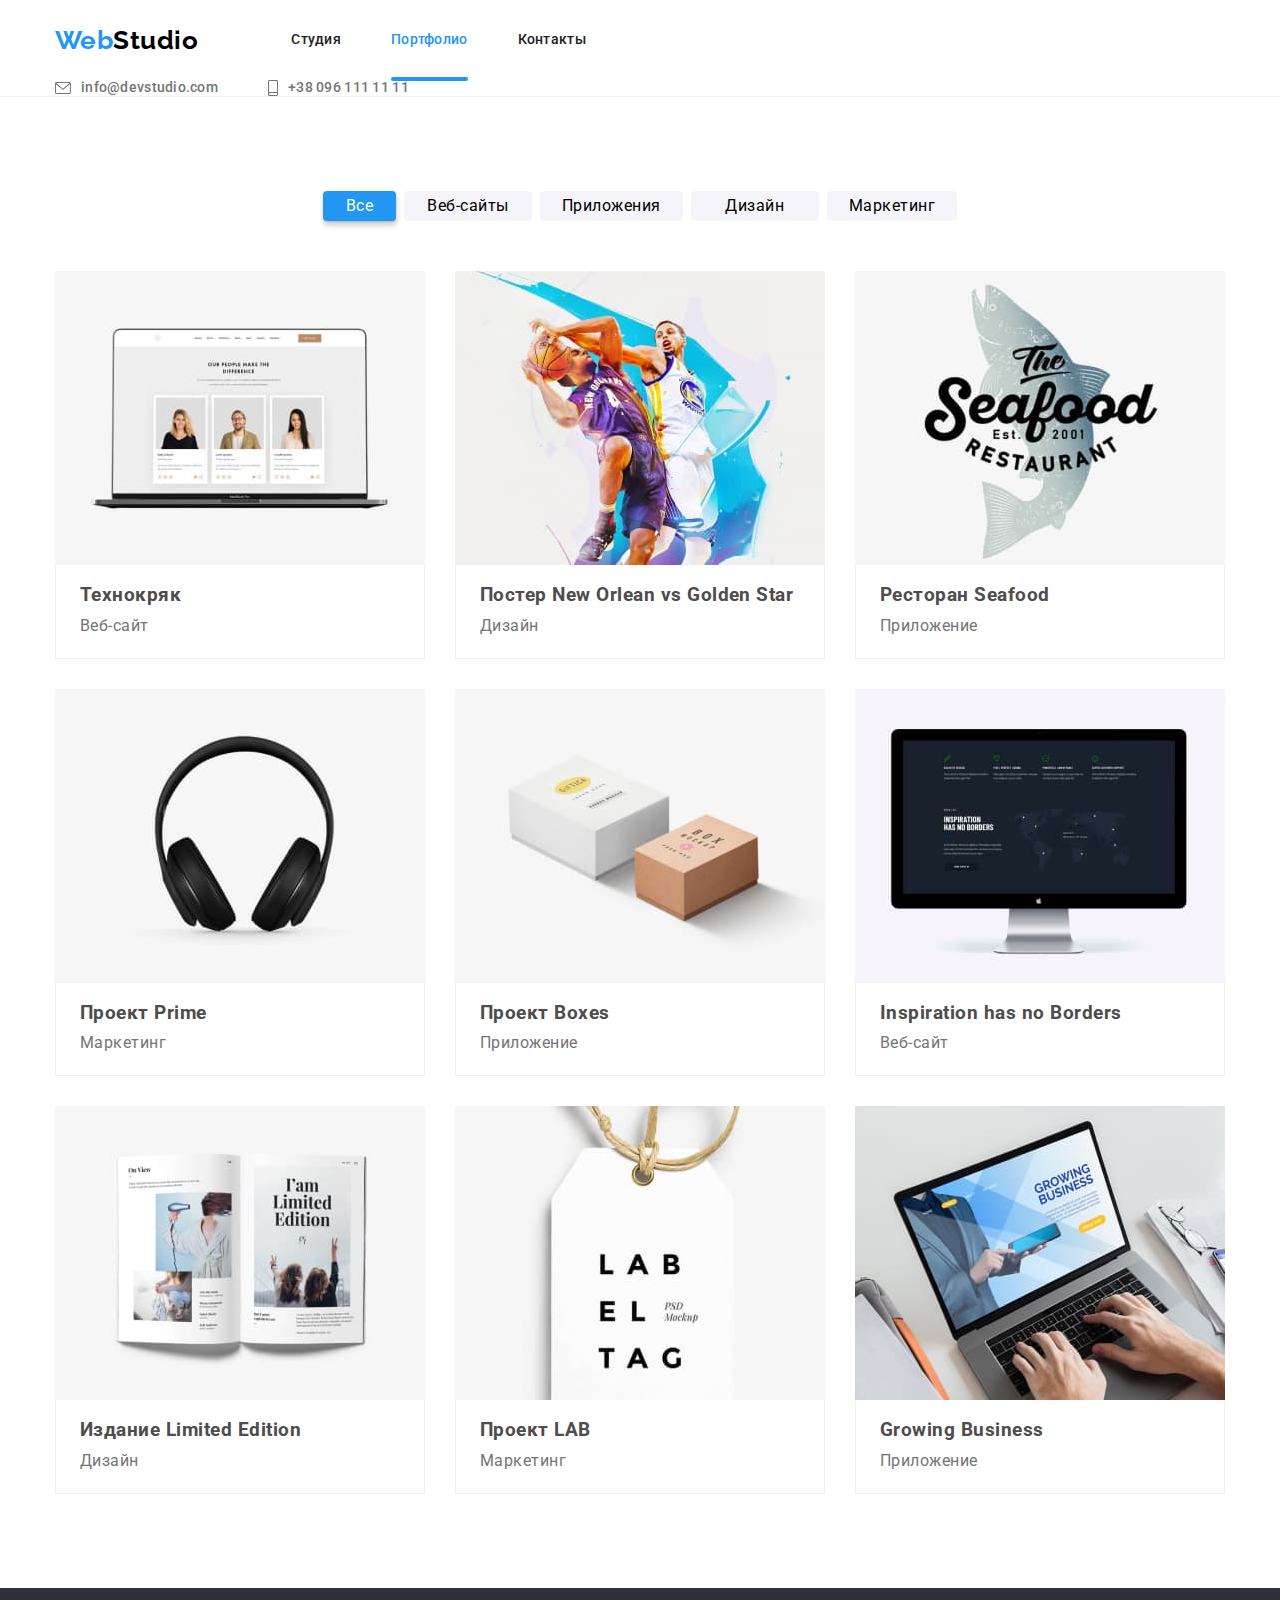
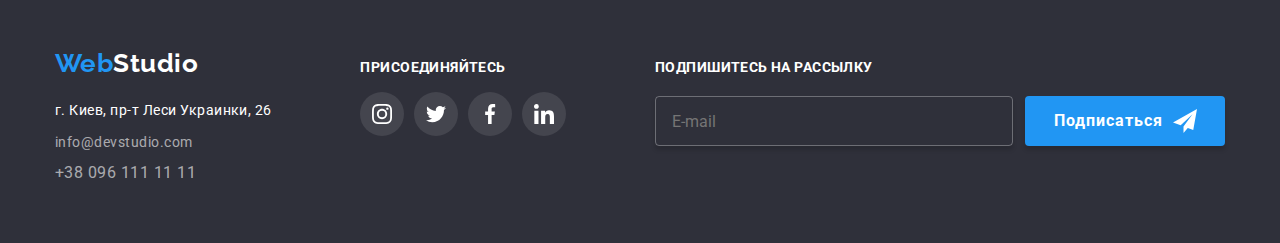
==== portfolio.html @ d80af207 "добавил стартовые файлы" ====
<!DOCTYPE html>
<html lang="en">

<head>
    <meta charset="UTF-8" />
    <meta http-equiv="X-UA-Compatible" content="IE=edge" />
    <meta name="viewport" content="width=device-width, initial-scale=1.0" />
    <link rel="preconnect" href="https://fonts.googleapis.com">
    <link rel="preconnect" href="https://fonts.gstatic.com" crossorigin>
    <link href="https://fonts.googleapis.com/css2?family=Raleway:wght@700&family=Roboto:wght@400;500;700;900&display=swap"
          rel="stylesheet">
    <link rel="stylesheet" href="https://cdnjs.cloudflare.com/ajax/libs/modern-normalize/1.1.0/modern-normalize.min.css">
    <link rel="stylesheet" href="./css/styles.css">
    <title>Portfolio</title>
</head>

<body>
    <header class="header-portfolio">
        <div class="container header-cont">
            <nav class="main-nav">
                <a href="#" class="logo">
                    <span class="logo-color">Web</span>Studio
                </a>
                <ul class="site-nav list">
                    <li class="site-nav-list">
                        <a class="link" href="./index.html">Студия</a>
                    </li>
                    <li class="site-nav-list">
                        <a class="link current" href="#">Портфолио</a>
                    </li>
                    <li class="site-nav-list" >
                        <a class="link" href="#">Контакты</a>
                    </li>
                </ul>
            </nav>
                <ul class="site-nav">
                    <li class="site-nav-list">
                        <a class="link-nav" href="mailto:info@devstudio.com">
                            <svg class="site-nav-icon">
                                <use href="./images/svg-sprite/symbol-defs.svg#icon-envelope"></use>
                            </svg>
                            info@devstudio.com
                        </a>
                    </li>
                    <li class="site-nav-list">
                        <a class="link-nav" href="tel:+380961111111">
                            <svg class="site-nav-sph">
                                <use href="./images/svg-sprite/symbol-defs.svg#icon-phone"></use>
                            </svg>
                            +38 096 111 11 11
                        </a>
                    </li>
                </ul>
        </div>
    </header>

    <!-- Блок герой -->
    <main>
        <section class="hero-portfolio">
            <div class="container">
                <h1 class="visually-hidden">Проекты</h1>
                    <ul class="list-hero">
                        <li class="list-buttom">
                            <button class="button-portfolio-first" type="button" >Все</button>
                        </li>
                        <li class="list-buttom">
                            <button class="button-portfolio" type="button" >Веб-сайты</button>
                        </li>
                        <li class="list-buttom">
                            <button  class="button-portfolio" type="button">Приложения</button>
                        </li>
                        <li class="list-buttom">
                            <button  class="button-portfolio" type="button">Дизайн</button>
                        </li>
                        <li class="list-buttom">
                            <button class="button-portfolio" type="button" >Маркетинг</button>
                        </li>
                    </ul>
                <ul class="list link-li">
                    <li class="list-link-li">
                        <a class="list-link" href="#">
                            <div class="product-link">
                                <img class="list-link-img" src="./images/portfolio/img.jpg" width="370" alt="Technokrayk">
                                    <div class="list-link-div">
                                        <p class="product-paragraph">Технокряк это современная площадка распространения коронавируса. Компании используют эту платформу для цифрового
                                        шпионажа и атак на защищённые сервера конкурентов.</p>
                                    </div>
                            </div>
                            <div class="list-link-hp">
                                <h3 class="list-name">Технокряк</h3> 
                                <p class="list-project">Веб-сайт</p>
                            </div>
                        </a>
                    </li>
                    <li class="list-link-li">
                        <a class="list-link" href="#">
                            <div class="product-link">
                                <img class="list-link-img" src="./images/portfolio/Group1.jpg" width="370" alt="New Orlean">
                                    <div class="list-link-div">
                                        <p class="product-paragraph">Технокряк это современная площадка распространения коронавируса. Компании используют
                                            эту платформу для цифрового шпионажа и атак на защищённые сервера конкурентов.</p>
                                    </div>
                            </div>
                            <div class="list-link-hp">
                                <h3 class="list-name">Постер New Orlean vs Golden Star</h3>
                                <p class="list-project">Дизайн</p>
                            </div>
                        </a>
                    </li>
                    <li class="list-link-li">
                        <a class="list-link" href="#">
                            <div class="product-link">
                                <img class="list-link-img" src="./images/portfolio/img1.jpg" width="370" alt="Seafood">
                                    <div class="list-link-div">
                                        <p class="product-paragraph">Технокряк это современная площадка распространения коронавируса. Компании используют
                                            эту платформу для цифрового шпионажа и атак на защищённые сервера конкурентов.</p>
                                    </div>
                            </div>
                            <div class="list-link-hp">
                                <h3 class="list-name">Ресторан Seafood</h3>
                                <p class="list-project">Приложение</p>
                            </div>
                        </a>
                    </li>
                    <li class="list-link-li">
                        <a class="list-link" href="#">
                            <div class="product-link">
                                <img class="list-link-img" src="./images/portfolio/img2-3.jpg" width="370" alt="Prime">
                                    <div class="list-link-div">
                                        <p class="product-paragraph">Технокряк это современная площадка распространения коронавируса. Компании используют
                                            эту платформу для цифрового шпионажа и атак на защищённые сервера конкурентов.</p>
                                    </div>
                            </div>
                            <div class="list-link-hp">
                                <h3 class="list-name">Проект Prime</h3>
                                <p class="list-project">Маркетинг</p>
                            </div>
                        </a>
                    </li>
                    <li class="list-link-li">
                        <a class="list-link" href="#">
                            <div class="product-link">
                                <img class="list-link-img" src="./images/portfolio/img2-4.jpg" width="370" alt="Boxes">
                                    <div class="list-link-div">
                                        <p class="product-paragraph">Технокряк это современная площадка распространения коронавируса. Компании используют
                                            эту платформу для цифрового шпионажа и атак на защищённые сервера конкурентов.</p>
                                    </div>
                            </div>
                            <div class="list-link-hp">
                                <h3 class="list-name">Проект Boxes</h3>
                                <p class="list-project">Приложение</p>
                            </div>
                        </a>
                    </li>
                    <li class="list-link-li">
                        <a class="list-link" href="#">
                            <div class="product-link">
                                <img class="list-link-img" src="./images/portfolio/img2-5.jpg" width="370" alt="Borders">
                                    <div class="list-link-div">
                                        <p class="product-paragraph">Технокряк это современная площадка распространения коронавируса. Компании используют
                                            эту платформу для цифрового шпионажа и атак на защищённые сервера конкурентов.</p>
                                    </div>
                            </div>
                            <div class="list-link-hp">
                                <h3 class="list-name">Inspiration has no Borders</h3>
                                <p class="list-project">Веб-сайт</p>
                            </div>
                        </a>
                    </li>
                    <li class="list-link-li">
                        <a class="list-link" href="#">
                            <div class="product-link">
                                <img class="list-link-img" src="./images/portfolio/img3-1.jpg" width="370" alt="Limited Edition">
                                    <div class="list-link-div">
                                        <p class="product-paragraph">Технокряк это современная площадка распространения коронавируса. Компании используют
                                            эту платформу для цифрового шпионажа и атак на защищённые сервера конкурентов.</p>
                                    </div>
                            </div>
                            <div class="list-link-hp">
                                <h3 class="list-name">Издание Limited Edition</h3>
                                <p class="list-project">Дизайн</p>
                            </div>
                        </a>
                    </li>
                    <li class="list-link-li">
                        <a class="list-link" href="#">
                            <div class="product-link">
                                <img class="list-link-img" src="./images/portfolio/img3-2.jpg" width="370" alt="Project   LAB">
                                    <div class="list-link-div">
                                        <p class="product-paragraph">Технокряк это современная площадка распространения коронавируса. Компании используют
                                            эту платформу для цифрового шпионажа и атак на защищённые сервера конкурентов.</p>
                                    </div>
                            </div>
                            <div class="list-link-hp">
                                <h3 class="list-name">Проект LAB</h3>
                                <p class="list-project">Маркетинг</p>
                            </div>
                        </a>
                    </li>
                    <li class="list-link-li">
                        <a class="list-link" href="#">
                            <div class="product-link">
                                <img class="list-link-img" src="./images/portfolio/img3-3.jpg" width="370" alt="Growing Business">
                                    <div class="list-link-div">
                                        <p class="product-paragraph">Технокряк это современная площадка распространения коронавируса. Компании используют
                                            эту платформу для цифрового шпионажа и атак на защищённые сервера конкурентов.</p>
                                    </div>
                            </div>
                            <div class="list-link-hp">
                                <h3 class="list-name">Growing Business</h3>
                                <p class="list-project">Приложение</p>
                            </div>
                        </a>
                    </li>
                </ul>
            </div>
        </section>
    </main>

    <!-- Подвал -->
    <footer class="footer">
        <div class="container footer-list">
            <div>
                <a href="#" class="logo">
                    <span class="logo-color">Web</span><span class="logo-color-second">Studio</span>
                </a>
                <address class="footer-address">
                    <p class="footer-nav">г. Киев, пр-т Леси Украинки, 26</p>
                    <ul class="list-footer">
                        <li class="footer-nav">
                            <a class="footer-nav-i" href="mailto:info@devstudio.com">info@devstudio.com</a>
                        </li>
                        <li>
                            <a class="footer-nav-i" href="tel:+380961111111">+38 096 111 11 11</a>
                        </li>
                    </ul>
                </address>
            </div>
            <div class="footer-icon">
                <h2>присоединяйтесь</h2>
                <ul class="team-icon">
                    <li class="teams-list">
                        <a class="teams-a teams-icon" href="#">
                            <svg class="icon-svg" width="20" height="20">
                                <use href="./images/svg-sprite/symbol-defs.svg#icon-instagram-2"></use>
                            </svg>
                        </a>
                    </li>
                    <li class="teams-list">
                        <a class="teams-a teams-icon" href="#">
                            <svg class="icon-svg" width="20" height="20">
                                <use href="./images/svg-sprite/symbol-defs.svg#icon-twitter-1"></use>
                            </svg>
                        </a>
                    </li>
                    <li class="teams-list">
                        <a class="teams-a teams-icon" href="#">
                            <svg class="icon-svg" width="20" height="20">
                                <use href="./images/svg-sprite/symbol-defs.svg#icon-facebook-1"></use>
                            </svg>
                        </a>
                    </li>
                    <li class="teams-list">
                        <a class="teams-a teams-icon" href="#">
                            <svg class="icon-svg" width="20" height="20">
                                <use href="./images/svg-sprite/symbol-defs.svg#icon-linkedin-1"></use>
                            </svg>
                        </a>
                    </li>
                </ul>
            </div>
            <div class="footer-nav-mail">
                <h2>Подпишитесь на рассылку</h2>
                <ul class="footer-nav-list">
                    <li>
                        <form class="footer-form">
                            <label for="mail"></label>
                            <input class="footer-input" type="email" name="mail" id="mail" placeholder="E-mail"
                                autocomplete="on">
                        </form>
                    </li>
                    <li>
                        <button class="footer-nav-button" type="submit">Подписаться
                            <svg class="footer-svg" width="24" height="24">
                                <use href="./images/svg-sprite/symbol-defs.svg#icon-icon-send"></use>
                            </svg>
                        </button>
                    </li>
                </ul>
            </div>
        </div>
    </footer>
</body>
</html>
---- css/styles.css ----
/* Цвет основного текста #212121 */
/* Вторичный цвет #757575 */

/* Белый #FFFFFF */
/* Акцент #2196F3 */

/* Вторичный цвет фона #E5E5E5 */

:root {
  --primary-white-color: #ffffff;
  --primary-text-color: #212121;
  --title-text-color: #000000;
  --class-offers-works: #e5e5e5;
  --accent-color: #2196f3;
  --section-hero: #2f303a;
  --section-teams-button: #f5f4fa;
}

body {
  background-color: var(--primary-white-color);
  color: var(--primary-text-color);
  font-family: Roboto, sans-serif;
  letter-spacing: 0.03em;
}

.container {
  margin-left: auto;
  margin-right: auto;
  width: 1200px;
  padding: 0 15px;
}

.visually-hidden {
  position: absolute;
  width: 1px;
  height: 1px;
  margin: -1px;
  border: 0;
  padding: 0;

  white-space: nowrap;
  clip-path: inset(100%);
  clip: rect(0 0 0 0);
  overflow: hidden;
}

img {
  display: block;
}

/* Header */

.backdrop {
  z-index: 888;
  position: fixed;
  top: 0;
  left: 0;
  width: 100%;
  height: 100%;
  background-color: rgba(0, 0, 0, 0.2);
  opacity: 1;
  visibility: visible;
  transition: opacity 250ms cubic-bezier(0.4, 0, 0.2, 1),
    visibility 250ms cubic-bezier(0.4, 0, 0.2, 1);
}

.backdrop-form > h2 {
  margin: 0 0 12px 0;
  font-size: 20px;
  text-align: center;
}

label {
  display: block;
}

.form-label {
  position: relative;
  display: flex;
  flex-direction: column;
  font-size: 12px;
  line-height: 1.16;
  letter-spacing: 0.01em;
  color: #757575;
}

.form-label-icon {
  position: absolute;
  top: 55%;
  left: 12px;
  transform: translateY(-55%);
}
.form-label:last-child {
  margin-bottom: 20px;
}

.backdrop-input {
  width: 448px;
  height: 40px;
  border: 1px solid rgba(33, 33, 33, 0.2);
  border-radius: 4px;
  margin-top: 4px;
  margin-bottom: 10px;
  padding-left: 42px;

  transition: border 250ms cubic-bezier(0.4, 0, 0.2, 1);
}

.backdrop-input-textarea {
  resize: none;
  font-size: 14px;
  line-height: 1.14px;
  letter-spacing: 0.01em;
  color: #757575;
  padding: 12px 16px;
  border: 1px solid rgba(33, 33, 33, 0.2);
  border-radius: 4px;
  margin-top: 4px;
}

.backdrop-input:focus {
  outline: none;
  border: 1px solid var(--accent-color);
  cursor: pointer;

  transition: border 250ms cubic-bezier(0.4, 0, 0.2, 1);
}

.backdrop-input:focus + .form-label-icon {
  fill: var(--accent-color);
  /* transition: fill 250ms cubic-bezier(0.4, 0, 0.2, 1); */
}

.backdrop-input-textarea:focus {
  outline: none;
  border: 1px solid var(--accent-color);
  cursor: pointer;
}

.backdrop-form {
  display: flex;
  flex-direction: column;
  align-items: center;
}

.label-form {
  font-size: 14px;
  line-height: 1.71;
  color: #757575;
  margin-top: 20px;
  margin-bottom: 30px;

  display: flex;
  align-items: center;
  justify-content: center;
}

.label-form-link {
  margin-left: 6px;
  color: var(--accent-color);
}

.label-checkbox {
  -webkit-appearance: none;
  -moz-appearance: none;
  appearance: none;
  position: absolute;
}

.icon-checkbox {
  display: inline-block;
  border: 2px solid #212121;
  border-radius: 2px;
  display: inline-block;
  width: 16px;
  height: 15px;
  margin-right: 8px;

  transition: border 250ms cubic-bezier(0.4, 0, 0.2, 1);
}

.label-checkbox:checked + .icon-checkbox {
  background-color: var(--accent-color);
  background-image: url("../images/svg-sprite/icon-check.svg");
  background-size: contain;
  border-color: var(--accent-color);
  background-origin: border-box;
}

.form-button {
  width: 200px;
  height: 50px;
  background-color: #2196f3;
  border-radius: 4px;
  border: none;
  color: var(--primary-white-color);
  margin-bottom: 40px;
  padding: 10px 55px;
  cursor: pointer;
}

.form-button:hover,
.form-button:focus {
  background-color: #188ce8;
}

.form-button:focus {
  outline: none;
}

.backdrop.is-hidden {
  visibility: hidden;
  opacity: 0;
  pointer-events: none;
}

.backdrop.is-hidden .modal {
  transform: translate(-50%, -50%) scale(0.9);
}

.modal {
  position: absolute;
  top: 50%;
  left: 50%;

  padding: 40px 40px 0 40px;
  background-color: #ffffff;

  box-shadow: 0px 1px 3px rgba(0, 0, 0, 0.12), 0px 1px 1px rgba(0, 0, 0, 0.14),
    0px 2px 1px rgba(0, 0, 0, 0.2);
  border-radius: 4px;

  transform: translate(-50%, -50%) scale(1);
  transition: transform 250ms cubic-bezier(0.4, 0, 0.2, 1);
}

.backdrop-button {
  position: absolute;
  top: 0;
  right: 0;
  margin: 8px 8px 0 0;
  padding: 6px;
  border: 1px solid rgba(0, 0, 0, 0.1);
  border-radius: 50%;
  background-color: var(--primary-white-color);
  display: flex;
  justify-content: center;
  align-items: center;
  cursor: pointer;
  width: 30px;
  height: 30px;
}

.backdrop-button:hover {
  fill: var(--accent-color);
}

.header,
.header-portfolio {
  border-bottom-width: 1px;
  border-bottom-style: solid;
  border-bottom-color: #ececec;
}

/* Logo */
.logo {
  color: var(--title-text-color);
  font-family: Raleway, sans-serif;
  text-decoration: none;

  font-weight: 700;
  font-size: 26px;
  line-height: 1.19;
  display: flex;
}

.logo-color {
  color: var(--accent-color);
  font-size: 26px;
}

.site-nav-list {
  position: relative;
  margin-right: 50px;
}

.site-nav-list:last-child {
  margin-right: 0;
}

.main-nav {
  display: flex;
  align-items: center;
}

.site-nav {
  color: var(--title-text-color);

  font-weight: 500;
  font-size: 14px;
  line-height: 1.14;
  letter-spacing: 0.02em;

  list-style: none;
  padding: 0;
  margin-top: 0;
  margin-bottom: 0;
}

.site-nav .link:hover,
.site-nav .link:focus,
.site-nav .link.current {
  color: var(--accent-color);
}

.link {
  transition: color 250ms cubic-bezier(0.4, 0, 0.2, 1);
}
.link-nav {
  transition: color 250ms cubic-bezier(0.4, 0, 0.2, 1);
}

.current::after {
  content: "";
  position: absolute;
  display: block;
  width: 100%;
  height: 4px;
  background-color: var(--accent-color);
  left: 0;
  bottom: 0;
  border-radius: 2px;
  bottom: -1px;
}

.link {
  text-decoration: none;
  color: var(--primary-text-color);

  display: block;
  padding-top: 32px;
  padding-bottom: 32px;
}

.site-nav a:hover,
.site-nav a:focus {
  color: var(--accent-color);
}

.site-nav .link-nav {
  text-decoration: none;
  color: #757575;
}

.site-nav .list {
  list-style: none;
  padding-top: 50px;
  padding-bottom: 94px;
}

.button {
  margin-top: 0px;

  min-width: 200px;
  box-sizing: border-box;
  padding: 10px 32px;
  border-radius: 4px;
  text-align: center;

  background-color: #2196f3;
  color: #ffffff;
  cursor: pointer;

  font-weight: 700;
  font-size: 16px;
  line-height: 1.87;
  letter-spacing: 0.06em;

  border: none;
}

.button:hover,
.button:focus {
  background-color: #188ce8;
}

.button {
  transition: background-color 250ms cubic-bezier(0.4, 0, 0.2, 1);
}

.button-portfolio-first {
  min-width: 73px;
  padding: 6px 22px;
  border-radius: 4px;
  text-align: center;

  background-color: var(--accent-color);
  color: var(--primary-white-color);
  cursor: pointer;
  letter-spacing: 0.03em;

  border: none;
  box-shadow: 0px 1px 1px rgba(0, 0, 0, 0.12), 0px 4px 4px rgba(0, 0, 0, 0.06),
    1px 4px 6px rgba(0, 0, 0, 0.16);
}
.button-portfolio {
  min-width: 128px;
  padding: 6px 22px;
  border-radius: 4px;
  text-align: center;

  background-color: var(--section-teams-button);
  cursor: pointer;
  letter-spacing: 0.03em;

  border: none;
}

.button-portfolio:hover,
.button-portfolio:focus {
  background-color: var(--accent-color);
  color: #ffffff;
  box-shadow: 0px 1px 1px rgba(0, 0, 0, 0.12), 0px 4px 4px rgba(0, 0, 0, 0.06),
    1px 4px 6px rgba(0, 0, 0, 0.16);
}

.hero {
  padding-top: 200px;
  padding-bottom: 200px;

  background-color: var(--section-hero);
  color: var(--primary-white-color);
  text-align: center;
}

.hero {
  max-width: 1600px;
  margin-right: auto;
  margin-left: auto;
  background-size: cover;
  background-image: linear-gradient(
      to right,
      rgba(47, 48, 58, 0.4),
      rgba(47, 48, 58, 0.4)
    ),
    url("../images/hero-img.jpg");
}

.hero-title {
  margin-top: 0px;
  margin-bottom: 30px;

  font-weight: 900;
  font-size: 44px;
  line-height: 1.36;
  letter-spacing: 0.06em;
  text-transform: uppercase;
}

.hero > h1 {
  color: var(--primary-white-color);
}

/* Наши предложения */

.offers-container-list {
  font-weight: 700;
  font-size: 14px;
  line-height: 1.14;
  text-transform: uppercase;
  margin-top: 0;
  margin-bottom: 0;
}

.offers-list {
  margin-top: 10px;
  margin-bottom: 0px;

  color: #757575;

  font-weight: 400;
  font-size: 14px;
  line-height: 1.71;
}

.offers-list-nav {
  margin-right: 30px;
  width: 270px;
}

.offers-list-nav:last-child {
  margin-right: 0;
}

.icon-list {
  display: flex;
  justify-content: center;
  align-items: center;
  background-color: #f5f4fa;
  height: 120px;
  border-radius: 4px;
  margin-bottom: 30px;
}

.offers-list-title {
  display: flex;
  align-items: center;
  margin: 0;
  padding: 0;
  list-style: none;
}
.offers {
  margin-bottom: 0;
  padding: 94px 0;
}

.offers,
.works {
  background-color: var(--primary-white-color);
}

/* Блок нашей работы */

.works {
  margin-top: 0;
  padding-bottom: 94px;
}

.works-title {
  margin-bottom: 50px;

  margin-top: 0;

  font-weight: 700;
  font-size: 36px;
  line-height: 1.16;
  text-align: center;
}

/* Наша команда */

.teams-title,
.customers-title {
  margin-top: 0px;

  margin-bottom: 50px;

  font-weight: 700;
  font-size: 36px;
  line-height: 1.16;
  text-align: center;
}

.teams {
  margin-top: 0px;
  margin-bottom: 1px;
  background-color: var(--section-teams-button);

  padding-top: 94px;
  padding-bottom: 94px;
}

.teams-name {
  font-weight: 500;
  font-size: 16px;
  line-height: 1.18;
  margin-top: 0;
  margin-bottom: 10px;
}
.teams-name,
.teams-person {
  text-align: center;
}

.teams-person {
  margin-top: 0;
  margin-bottom: 0;

  color: #757575;

  font-weight: 400;
  font-size: 16px;
  line-height: 1.18;
}

.offers > h2,
.works > h2,
.teams > h2 {
  font-weight: 700;
  font-size: 36px;
  line-height: 1.16;
  text-align: center;
}

/* Customers */

.customers {
  margin-top: 0px;
  margin-bottom: 1px;
  padding-top: 94px;
  padding-bottom: 94px;
}

.customers-title-list {
  display: flex;
  align-items: center;
  list-style: none;

  margin: 0;
  padding: 0;
}

.customers-list {
  margin: 0 30px 0 0;
  width: 170px;
  height: 92px;
}

.customers-a {
  border: 1px solid #afb1b8;
  border-radius: 4px;
}

.customers-a:hover,
.customers-a:focus {
  border: 1px solid var(--accent-color);
}

.customers-a:hover,
.customers-a:focus,
.customers-list-a:hover,
.customers-list-a:focus {
  fill: var(--accent-color);
}

.customers-list:last-child {
  margin-right: 0;
}

.customers-list-div {
  margin: 0;
  padding: 0;
}

.customers-list-img {
  margin: 0;
}

/* Футер */

.footer {
  background-color: var(--section-hero);
  padding-top: 60px;
  padding-bottom: 60px;
}

.footer-address {
  margin-top: 20px;
}

.footer-nav {
  margin: 0 0 9px 0;

  color: var(--primary-white-color);

  font-style: normal;
  font-weight: 400;
  font-size: 14px;
  line-height: 1.71;
}

.footer-nav-i {
  display: inline-block;

  color: rgba(255, 255, 255, 0.6);
  text-decoration: none;

  font-style: normal;
}
.list-works,
.list-teams {
  list-style: none;
  padding: 0;
  margin: 0;

  display: flex;
}

.list-works-img,
.list-teams-border {
  margin-right: 30px;
}

.list-works-img:last-child {
  margin-right: 0;
}
.list-works-img {
  position: relative;
}

.works-img-block {
  position: absolute;
  width: 100%;
  height: 70px;
  bottom: 0;
  background-color: rgba(47, 48, 58, 0.8);
}
.works-img-text {
  color: var(--primary-white-color);
  font-weight: 700;
  font-size: 14px;
  line-height: 0.87;
  text-align: center;
  text-transform: uppercase;
  margin: 0;
  padding: 27px 0;
}

.list-teams-border {
  background-color: #ffffff;
  width: 270px;

  box-shadow: 0px 1px 3px rgba(0, 0, 0, 0.12), 0px 1px 1px rgba(0, 0, 0, 0.14),
    0px 2px 1px rgba(0, 0, 0, 0.2);
  border-radius: 0px 0px 4px 4px;
}

.list-teams-border:last-child {
  margin-right: 0;
}

.teams-np {
  padding: 30px 10px;
}

.list-footer {
  list-style: none;
  padding-left: 0;
  margin: 0;
}

.logo-footer {
  display: flex;
  align-items: center;

  font-family: Raleway, sans-serif;
  font-weight: 700;
  text-decoration: none;
}

.logo-color-second {
  color: #ffffff;
  font-size: 26px;
}

.list .footer-nav {
  color: rgba(255, 255, 255, 0.6);
}

.list-buttom {
  margin-right: 8px;
}
.list-buttom:last-child {
  margin-right: 0;
}

.button-portfolio {
  transition: background-color 250ms cubic-bezier(0.4, 0, 0.2, 1),
    color 250ms cubic-bezier(0.4, 0, 0.2, 1),
    box-shadow 250ms cubic-bezier(0.4, 0, 0.2, 1);
}

/* Страница portfolio */

.list-project {
  margin: 0;

  color: #757575;

  font-weight: 400;
  font-size: 16px;
  line-height: 1.87;
}

.site-nav {
  display: flex;
  align-items: center;

  text-decoration: none;
  margin-left: auto;
}

.link-nav {
  display: flex;
  align-items: center;
}

.list-link-hp {
  padding: 20px 24px 17px;

  border-right: 1px solid #eeeeee;
  border-bottom: 1px solid #eeeeee;
  border-left: 1px solid #eeeeee;
}

.list-name {
  margin: 0 0 4px 0;
  color: #4e4c4c;
}

.list {
  display: flex;
  justify-content: center;

  list-style: none;
  padding-left: 0;
  margin-left: 93px;
}

.list-hero {
  display: flex;
  justify-content: center;

  list-style: none;
  padding-left: 0;
  margin: 0 0 50px 0;
}

.header,
.header-portfolio,
.header-container {
  display: flex;
}

.list-link-img {
  display: block;
}

.ist-link-hp {
  padding: 20px 0;
}

.hero-portfolio {
  padding-top: 94px;
  padding-bottom: 94px;
}

.list.link-li {
  display: flex;
  flex-wrap: wrap;
  margin: 0;
}

.list-link {
  display: inline-block;
  text-decoration: none;
  transition: box-shadow 250ms cubic-bezier(0.4, 0, 0.2, 1);
}

.product-link {
  position: relative;
  overflow: hidden;
}

.list-link-div {
  position: absolute;
  top: 0;
  left: 0;
  width: 100%;
  height: 100%;
  background-color: rgba(33, 150, 243, 0.9);
  padding: 63px 24px;
  transition: transform 250ms cubic-bezier(0.4, 0, 0.2, 1);
  transform: translateY(100%);
}

.list-link:hover .list-link-div {
  transform: translateY(0);
}

.product-paragraph {
  font-size: 18px;
  line-height: 1.55;
  letter-spacing: 0.03em;
  color: var(--primary-white-color);
}

.list-link-li {
  margin-right: 30px;
  margin-bottom: 30px;
  width: 370px;
  background-color: var(--primary-white-color);
}

.list-link:hover,
.list-link:focus {
  box-shadow: 0px 1px 1px rgba(0, 0, 0, 0.12), 0px 4px 4px rgba(0, 0, 0, 0.06),
    1px 4px 6px rgba(0, 0, 0, 0.16);
}

.list-link:hover,
.list-link:focus {
  border-right: 0;
  border-bottom: 0;
  border-left: 0;
}

.list-link-li:nth-child(3n) {
  margin-right: 0;
}

.list-link-li:nth-last-child(-n + 3) {
  margin-bottom: 0;
}

.site-nav-icon {
  width: 16px;
  height: 12px;
  margin-right: 10px;
  fill: currentColor;
}

.site-nav-sph {
  width: 10px;
  height: 16px;
  margin-right: 10px;
  fill: currentColor;
}

.link-nav:hover,
.link-nav:focus {
  fill: var(--accent-color);
}

.teams-a {
  width: 44px;
  height: 44px;
  border-radius: 50%;
  display: flex;
  justify-content: center;
  align-items: center;
  fill: #afb1b8;
}

.teams-a:hover,
.teams-a:focus {
  background-color: var(--accent-color);
  fill: var(--primary-white-color);
}

.teams-a {
  transition: background-color 250ms cubic-bezier(0.4, 0, 0.2, 1);
}

.icon {
  transition: fill 250ms cubic-bezier(0.4, 0, 0.2, 1);
}

.teams-list {
  margin-right: 10px;
}

.teams-list:last-child {
  margin-right: 0;
}

.team-icon {
  display: flex;
  justify-content: center;
  align-items: center;
  list-style: none;
  margin: 16px 0 0 0;
  padding: 0;
}

.customers-a {
  width: 100%;
  height: 100%;
  display: flex;
  justify-content: center;
  align-items: center;
}

.customers-list-a {
  transition: fill 250ms cubic-bezier(0.4, 0, 0.2, 1);
}

.customers-a {
  transition: border 250ms cubic-bezier(0.4, 0, 0.2, 1);
}

.customers-a {
  fill: #afb1b8;
}

.footer-list {
  display: flex;
  align-items: baseline;
  flex-direction: row;
  justify-content: space-between;
}

.footer-icon > h2 {
  font-weight: 700;
  font-size: 14px;
  line-height: 1.14;
  letter-spacing: 0.03em;
  margin: 0;
  padding: 0;
  text-transform: uppercase;
  color: var(--primary-white-color);
}

.teams-icon {
  background-color: rgba(255, 255, 255, 0.1);
}

.icon-svg {
  fill: var(--primary-white-color);
}

.footer-nav-mail > h2 {
  font-weight: 700;
  font-size: 14px;
  line-height: 1.14;
  letter-spacing: 0.03em;
  margin: 0;
  padding: 0;
  text-transform: uppercase;
  color: var(--primary-white-color);
}

.footer-nav-list {
  display: flex;
  justify-content: center;
  list-style: none;
  margin: 20px 0 0 0;
  padding: 0;
}

.footer-form {
  margin-right: 12px;
}

.footer-input {
  border: 1px solid rgba(255, 255, 255, 0.3);
  box-shadow: 0px 4px 4px rgba(0, 0, 0, 0.15);
  border-radius: 4px;

  font-size: 16px;
  line-height: 1.25;

  color: rgba(255, 255, 255, 0.6);
  background-color: inherit;

  padding: 15px 0 13px 16px;

  width: 358px;
  outline: none;
}

.footer-nav-button {
  background-color: var(--accent-color);
  box-shadow: 0px 4px 4px rgba(0, 0, 0, 0.15);
  border-radius: 4px;
  border: none;
  color: var(--primary-white-color);

  padding: 0 0 0 29px;
  cursor: pointer;
  font-weight: 700;
  font-size: 16px;
  line-height: 1.87;
  letter-spacing: 0.06em;

  display: flex;
  align-items: center;

  width: 200px;
}

.footer-nav-button:hover,
.footer-nav-button:focus {
  background-color: #188ce8;
}

.footer-svg {
  fill: var(--primary-white-color);
  margin: 13px 28px 13px 10px;
}
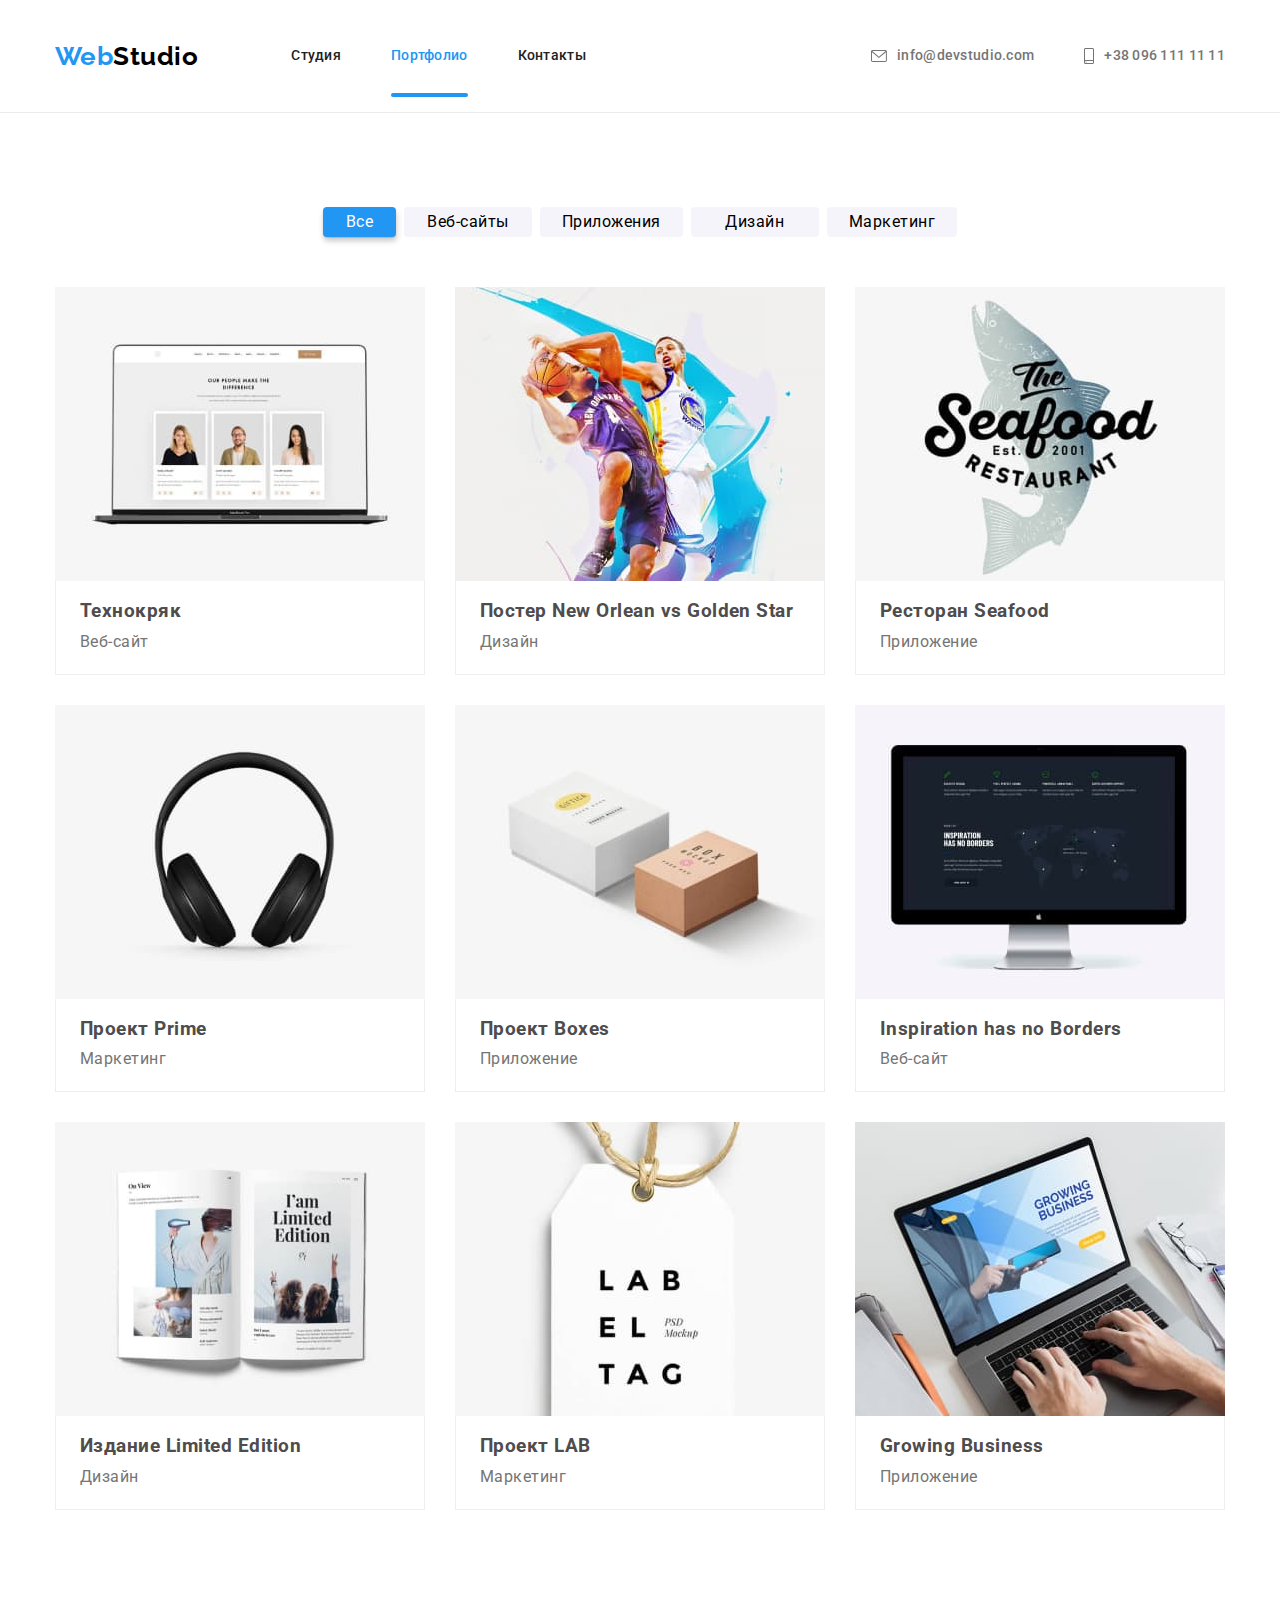
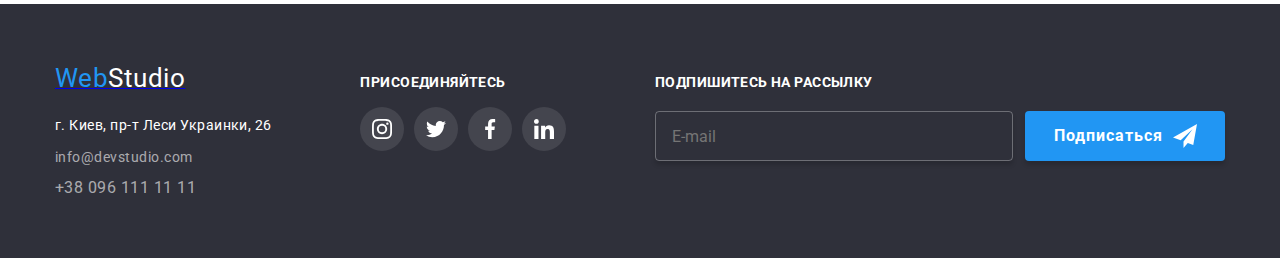
==== commit 639d74af: "header and backdrop" ====
--- a/portfolio.html
+++ b/portfolio.html
@@ -16,35 +16,35 @@
 
 <body>
     <header class="header-portfolio">
-        <div class="container header-cont">
-            <nav class="main-nav">
-                <a href="#" class="logo">
-                    <span class="logo-color">Web</span>Studio
+        <div class="container header-container">
+            <nav class="header-main__navigation">
+                <a href="#" class="header-logo">
+                    <span class="header-logo--color">Web</span>Studio
                 </a>
-                <ul class="site-nav list">
-                    <li class="site-nav-list">
-                        <a class="link" href="./index.html">Студия</a>
-                    </li>
-                    <li class="site-nav-list">
-                        <a class="link current" href="#">Портфолио</a>
-                    </li>
-                    <li class="site-nav-list" >
-                        <a class="link" href="#">Контакты</a>
+                <ul class="header-list__navigation list-header__navigation">
+                    <li class="header-site__navigation">
+                        <a class="header-site__link" href="./index.html">Студия</a>
+                    </li>
+                    <li class="header-site__navigation">
+                        <a class="header-site__link current-header" href="#">Портфолио</a>
+                    </li>
+                    <li class="header-site__navigation" >
+                        <a class="header-site__link" href="#">Контакты</a>
                     </li>
                 </ul>
             </nav>
-                <ul class="site-nav">
-                    <li class="site-nav-list">
-                        <a class="link-nav" href="mailto:info@devstudio.com">
-                            <svg class="site-nav-icon">
+                <ul class="header-site__navigation">
+                    <li class="header-site__navigation">
+                        <a class="header-site__link--navigation" href="mailto:info@devstudio.com">
+                            <svg class="header-site__icon">
                                 <use href="./images/svg-sprite/symbol-defs.svg#icon-envelope"></use>
                             </svg>
                             info@devstudio.com
                         </a>
                     </li>
-                    <li class="site-nav-list">
-                        <a class="link-nav" href="tel:+380961111111">
-                            <svg class="site-nav-sph">
+                    <li class="header-site__navigation">
+                        <a class="header-site__link--navigation" href="tel:+380961111111">
+                            <svg class="header-site__icon--width">
                                 <use href="./images/svg-sprite/symbol-defs.svg#icon-phone"></use>
                             </svg>
                             +38 096 111 11 11
@@ -76,7 +76,7 @@
                             <button class="button-portfolio" type="button" >Маркетинг</button>
                         </li>
                     </ul>
-                <ul class="list link-li">
+                <ul class="list-header__navigation link-li">
                     <li class="list-link-li">
                         <a class="list-link" href="#">
                             <div class="product-link">
@@ -222,7 +222,7 @@
         <div class="container footer-list">
             <div>
                 <a href="#" class="logo">
-                    <span class="logo-color">Web</span><span class="logo-color-second">Studio</span>
+                    <span class="footer-logo--color">Web</span><span class="logo-color-second">Studio</span>
                 </a>
                 <address class="footer-address">
                     <p class="footer-nav">г. Киев, пр-т Леси Украинки, 26</p>
--- a/css/styles.css
+++ b/css/styles.css
@@ -74,7 +74,7 @@
   display: block;
 }
 
-.form-label {
+.backdrop-form__label {
   position: relative;
   display: flex;
   flex-direction: column;
@@ -84,13 +84,13 @@
   color: #757575;
 }
 
-.form-label-icon {
+.backdrop-form__label--icon {
   position: absolute;
   top: 55%;
   left: 12px;
   transform: translateY(-55%);
 }
-.form-label:last-child {
+.backdrop-form__label:last-child {
   margin-bottom: 20px;
 }
 
@@ -106,7 +106,7 @@
   transition: border 250ms cubic-bezier(0.4, 0, 0.2, 1);
 }
 
-.backdrop-input-textarea {
+.backdrop-input__textarea {
   resize: none;
   font-size: 14px;
   line-height: 1.14px;
@@ -126,12 +126,11 @@
   transition: border 250ms cubic-bezier(0.4, 0, 0.2, 1);
 }
 
-.backdrop-input:focus + .form-label-icon {
+.backdrop-input:focus + .backdrop-form__label--icon {
   fill: var(--accent-color);
-  /* transition: fill 250ms cubic-bezier(0.4, 0, 0.2, 1); */
-}
-
-.backdrop-input-textarea:focus {
+}
+
+.backdrop-input__textarea:focus {
   outline: none;
   border: 1px solid var(--accent-color);
   cursor: pointer;
@@ -143,7 +142,7 @@
   align-items: center;
 }
 
-.label-form {
+.backdrop-label__form {
   font-size: 14px;
   line-height: 1.71;
   color: #757575;
@@ -155,19 +154,19 @@
   justify-content: center;
 }
 
-.label-form-link {
+.backdrop-label__link {
   margin-left: 6px;
   color: var(--accent-color);
 }
 
-.label-checkbox {
+.backdrop-label__checkbox {
   -webkit-appearance: none;
   -moz-appearance: none;
   appearance: none;
   position: absolute;
 }
 
-.icon-checkbox {
+.backdrop-icon__checkbox {
   display: inline-block;
   border: 2px solid #212121;
   border-radius: 2px;
@@ -179,7 +178,7 @@
   transition: border 250ms cubic-bezier(0.4, 0, 0.2, 1);
 }
 
-.label-checkbox:checked + .icon-checkbox {
+.backdrop-label__checkbox:checked + .backdrop-icon__checkbox {
   background-color: var(--accent-color);
   background-image: url("../images/svg-sprite/icon-check.svg");
   background-size: contain;
@@ -187,7 +186,7 @@
   background-origin: border-box;
 }
 
-.form-button {
+.backdrop-form__button {
   width: 200px;
   height: 50px;
   background-color: #2196f3;
@@ -199,12 +198,9 @@
   cursor: pointer;
 }
 
-.form-button:hover,
-.form-button:focus {
+.backdrop-form__button:hover,
+.backdrop-form__button:focus {
   background-color: #188ce8;
-}
-
-.form-button:focus {
   outline: none;
 }
 
@@ -263,7 +259,7 @@
 }
 
 /* Logo */
-.logo {
+.header-logo {
   color: var(--title-text-color);
   font-family: Raleway, sans-serif;
   text-decoration: none;
@@ -274,26 +270,27 @@
   display: flex;
 }
 
-.logo-color {
+.header-logo--color,
+.footer-logo--color {
   color: var(--accent-color);
   font-size: 26px;
 }
 
-.site-nav-list {
+.header-site__navigation {
   position: relative;
   margin-right: 50px;
 }
 
-.site-nav-list:last-child {
+.header-site__navigation:last-child {
   margin-right: 0;
 }
 
-.main-nav {
-  display: flex;
-  align-items: center;
-}
-
-.site-nav {
+.header-main__navigation {
+  display: flex;
+  align-items: center;
+}
+
+.header-site__navigation {
   color: var(--title-text-color);
 
   font-weight: 500;
@@ -307,20 +304,20 @@
   margin-bottom: 0;
 }
 
-.site-nav .link:hover,
-.site-nav .link:focus,
-.site-nav .link.current {
+.header-site__navigation .header-site__link:hover,
+.header-site__navigation .header-site__link:focus,
+.header-site__navigation .header-site__link.current-header {
   color: var(--accent-color);
 }
 
-.link {
+.header-site__link {
   transition: color 250ms cubic-bezier(0.4, 0, 0.2, 1);
 }
-.link-nav {
+.header-site__link--navigation {
   transition: color 250ms cubic-bezier(0.4, 0, 0.2, 1);
 }
 
-.current::after {
+.current-header::after {
   content: "";
   position: absolute;
   display: block;
@@ -333,7 +330,7 @@
   bottom: -1px;
 }
 
-.link {
+.header-site__link {
   text-decoration: none;
   color: var(--primary-text-color);
 
@@ -342,17 +339,17 @@
   padding-bottom: 32px;
 }
 
-.site-nav a:hover,
-.site-nav a:focus {
+.header-site__navigation a:hover,
+.header-site__navigation a:focus {
   color: var(--accent-color);
 }
 
-.site-nav .link-nav {
+.header-site__navigation .header-site__link--navigation {
   text-decoration: none;
   color: #757575;
 }
 
-.site-nav .list {
+.header-site__navigation .list-header__navigation {
   list-style: none;
   padding-top: 50px;
   padding-bottom: 94px;
@@ -753,7 +750,7 @@
   font-size: 26px;
 }
 
-.list .footer-nav {
+.list-header__navigation .footer-nav {
   color: rgba(255, 255, 255, 0.6);
 }
 
@@ -782,7 +779,7 @@
   line-height: 1.87;
 }
 
-.site-nav {
+.header-site__navigation {
   display: flex;
   align-items: center;
 
@@ -790,7 +787,7 @@
   margin-left: auto;
 }
 
-.link-nav {
+.header-site__link--navigation {
   display: flex;
   align-items: center;
 }
@@ -808,7 +805,7 @@
   color: #4e4c4c;
 }
 
-.list {
+.list-header__navigation {
   display: flex;
   justify-content: center;
 
@@ -845,7 +842,7 @@
   padding-bottom: 94px;
 }
 
-.list.link-li {
+.list-header__navigation.link-li {
   display: flex;
   flex-wrap: wrap;
   margin: 0;
@@ -913,22 +910,22 @@
   margin-bottom: 0;
 }
 
-.site-nav-icon {
+.header-site__icon {
   width: 16px;
   height: 12px;
   margin-right: 10px;
   fill: currentColor;
 }
 
-.site-nav-sph {
+.header-site__icon--width {
   width: 10px;
   height: 16px;
   margin-right: 10px;
   fill: currentColor;
 }
 
-.link-nav:hover,
-.link-nav:focus {
+.header-site__link--navigation:hover,
+.header-site__link--navigation:focus {
   fill: var(--accent-color);
 }
 
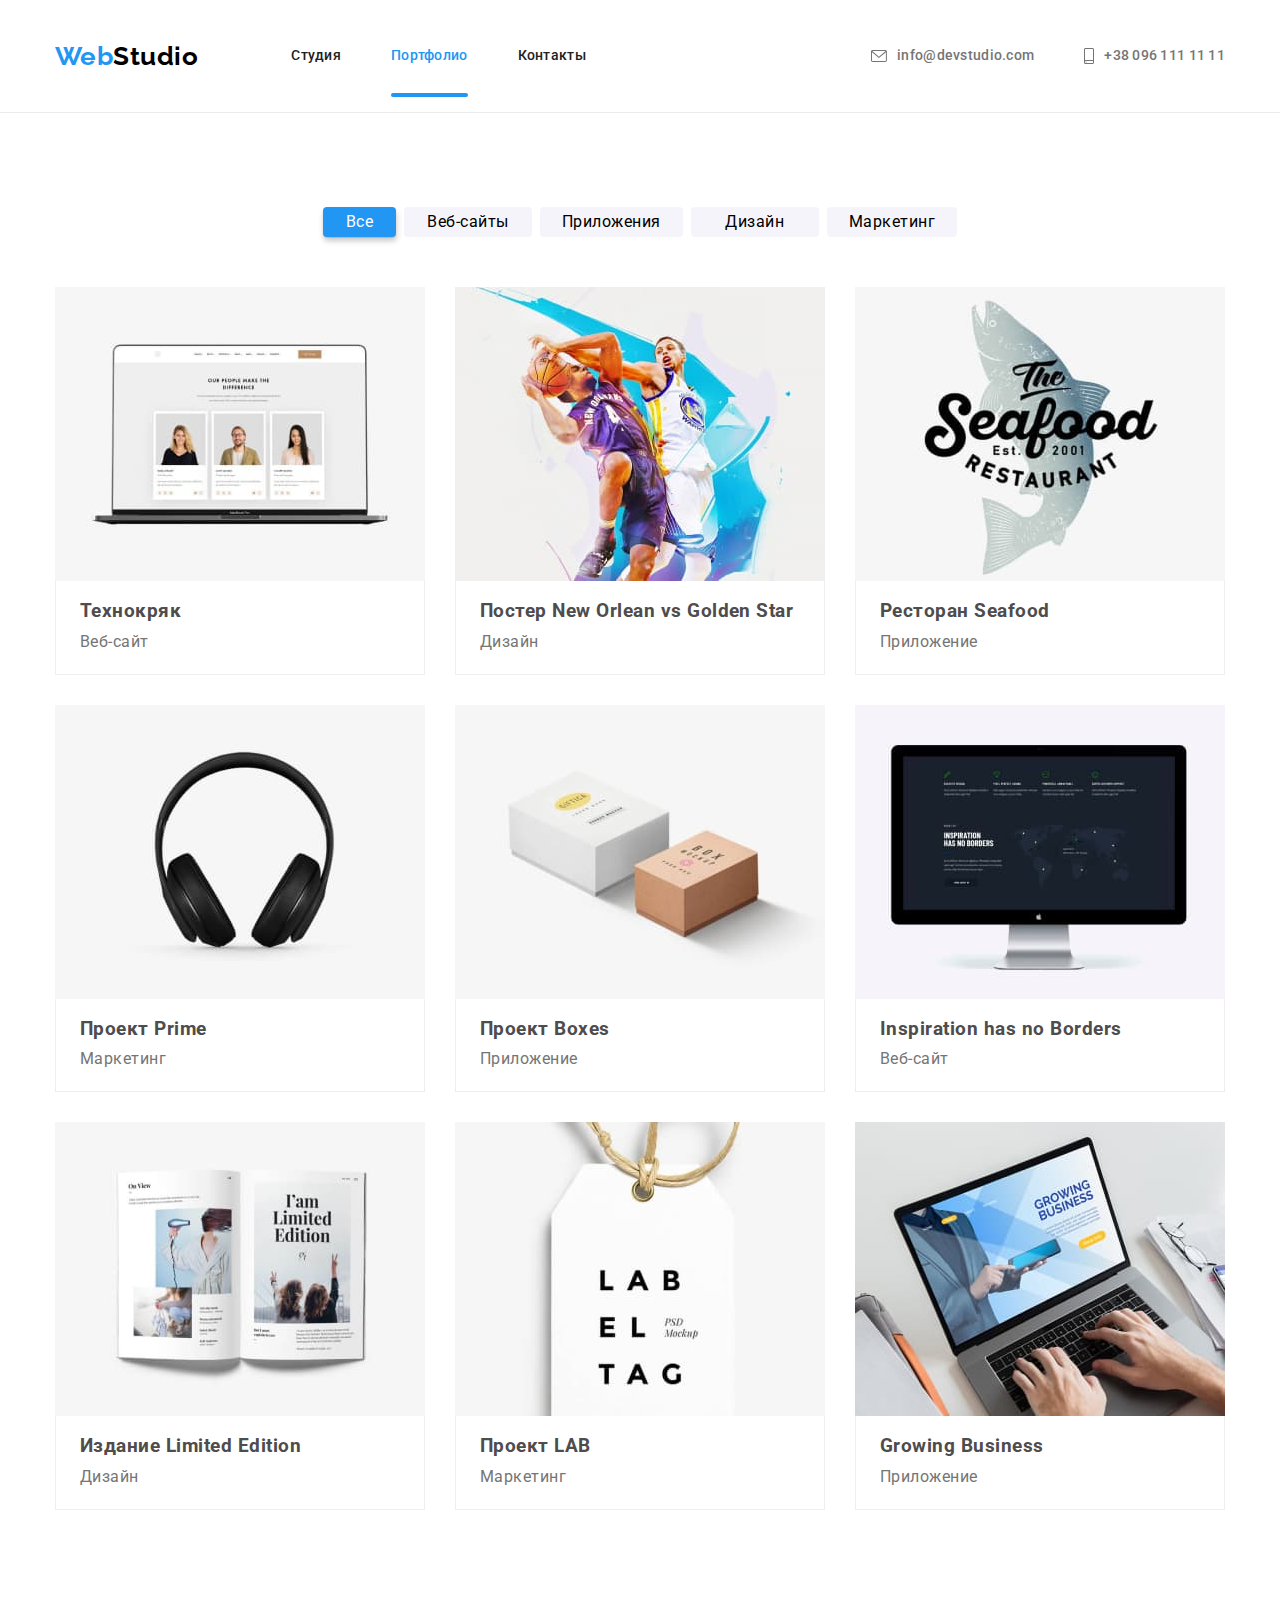
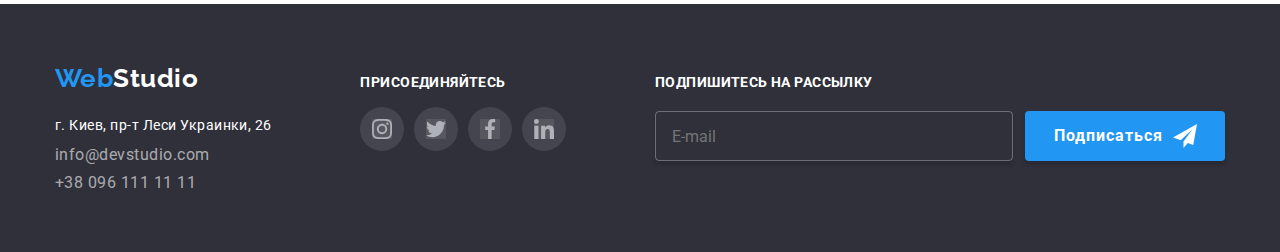
==== commit 1f0cd40a: "footer -> portfolio" ====
--- a/portfolio.html
+++ b/portfolio.html
@@ -221,72 +221,68 @@
     <footer class="footer">
         <div class="container footer-list">
             <div>
-                <a href="#" class="logo">
-                    <span class="footer-logo--color">Web</span><span class="logo-color-second">Studio</span>
+                <a href="#" class="footer-logo">
+                    <span class="footer-logo--color">Web</span><span class="logo-footer--color">Studio</span>
                 </a>
                 <address class="footer-address">
-                    <p class="footer-nav">г. Киев, пр-т Леси Украинки, 26</p>
-                    <ul class="list-footer">
-                        <li class="footer-nav">
-                            <a class="footer-nav-i" href="mailto:info@devstudio.com">info@devstudio.com</a>
+                    <p class="footer-text">г. Киев, пр-т Леси Украинки, 26</p>
+                    <ul class="text-footer">
+                        <li class="footer-navigation">
+                            <a class="footer-navigation__link" href="mailto:info@devstudio.com">info@devstudio.com</a>
                         </li>
                         <li>
-                            <a class="footer-nav-i" href="tel:+380961111111">+38 096 111 11 11</a>
+                            <a class="footer-navigation__link" href="tel:+380961111111">+38 096 111 11 11</a>
                         </li>
                     </ul>
                 </address>
             </div>
-            <div class="footer-icon">
+            <div class="footer-wrapper">
                 <h2>присоединяйтесь</h2>
-                <ul class="team-icon">
-                    <li class="teams-list">
-                        <a class="teams-a teams-icon" href="#">
-                            <svg class="icon-svg" width="20" height="20">
+                <ul class="teams-link__list">
+                    <li class="teams-footer__link">
+                        <a class="teams-link teams-icon" href="#">
+                            <svg class="teams-icon" width="20" height="20">
                                 <use href="./images/svg-sprite/symbol-defs.svg#icon-instagram-2"></use>
                             </svg>
                         </a>
                     </li>
-                    <li class="teams-list">
-                        <a class="teams-a teams-icon" href="#">
-                            <svg class="icon-svg" width="20" height="20">
+                    <li class="teams-footer__link">
+                        <a class="teams-link teams-icon" href="#">
+                            <svg class="teams-icon" width="20" height="20">
                                 <use href="./images/svg-sprite/symbol-defs.svg#icon-twitter-1"></use>
                             </svg>
                         </a>
                     </li>
-                    <li class="teams-list">
-                        <a class="teams-a teams-icon" href="#">
-                            <svg class="icon-svg" width="20" height="20">
+                    <li class="teams-footer__link">
+                        <a class="teams-link teams-icon" href="#">
+                            <svg class="teams-icon" width="20" height="20">
                                 <use href="./images/svg-sprite/symbol-defs.svg#icon-facebook-1"></use>
                             </svg>
                         </a>
                     </li>
-                    <li class="teams-list">
-                        <a class="teams-a teams-icon" href="#">
-                            <svg class="icon-svg" width="20" height="20">
+                    <li class="teams-footer__link">
+                        <a class="teams-link teams-icon" href="#">
+                            <svg class="teams-icon" width="20" height="20">
                                 <use href="./images/svg-sprite/symbol-defs.svg#icon-linkedin-1"></use>
                             </svg>
                         </a>
                     </li>
                 </ul>
             </div>
-            <div class="footer-nav-mail">
+            <div class="footer-section__wrapper">
                 <h2>Подпишитесь на рассылку</h2>
-                <ul class="footer-nav-list">
-                    <li>
-                        <form class="footer-form">
-                            <label for="mail"></label>
-                            <input class="footer-input" type="email" name="mail" id="mail" placeholder="E-mail"
+                <div class="footer-section__list">
+                    <form class="footer-form">
+                        <label for="mail"></label>
+                        <input class="footer-input" type="email" name="mail" id="mail" placeholder="E-mail"
                                 autocomplete="on">
-                        </form>
-                    </li>
-                    <li>
-                        <button class="footer-nav-button" type="submit">Подписаться
-                            <svg class="footer-svg" width="24" height="24">
-                                <use href="./images/svg-sprite/symbol-defs.svg#icon-icon-send"></use>
-                            </svg>
-                        </button>
-                    </li>
-                </ul>
+                    </form>
+                    <button class="footer-button" type="submit">Подписаться
+                        <svg class="footer-icon" width="24" height="24">
+                            <use href="./images/svg-sprite/symbol-defs.svg#icon-icon-send"></use>
+                        </svg>
+                    </button>
+                </div>
             </div>
         </div>
     </footer>
--- a/css/styles.css
+++ b/css/styles.css
@@ -355,7 +355,7 @@
   padding-bottom: 94px;
 }
 
-.button {
+.button-hero__modal {
   margin-top: 0px;
 
   min-width: 200px;
@@ -374,16 +374,18 @@
   letter-spacing: 0.06em;
 
   border: none;
-}
-
-.button:hover,
-.button:focus {
+
+  transition: background-color 250ms cubic-bezier(0.4, 0, 0.2, 1);
+}
+
+.button-hero__modal:hover,
+.button-hero__modal:focus {
   background-color: #188ce8;
 }
 
-.button {
+/* .button {
   transition: background-color 250ms cubic-bezier(0.4, 0, 0.2, 1);
-}
+} */
 
 .button-portfolio-first {
   min-width: 73px;
@@ -460,7 +462,7 @@
 
 /* Наши предложения */
 
-.offers-container-list {
+.offers-title__list {
   font-weight: 700;
   font-size: 14px;
   line-height: 1.14;
@@ -469,7 +471,7 @@
   margin-bottom: 0;
 }
 
-.offers-list {
+.offers-list__text {
   margin-top: 10px;
   margin-bottom: 0px;
 
@@ -480,16 +482,16 @@
   line-height: 1.71;
 }
 
-.offers-list-nav {
+.offers-list__navigation {
   margin-right: 30px;
   width: 270px;
 }
 
-.offers-list-nav:last-child {
+.offers-list__navigation:last-child {
   margin-right: 0;
 }
 
-.icon-list {
+.offers-icon__list {
   display: flex;
   justify-content: center;
   align-items: center;
@@ -499,7 +501,7 @@
   margin-bottom: 30px;
 }
 
-.offers-list-title {
+.offers-list__title {
   display: flex;
   align-items: center;
   margin: 0;
@@ -598,7 +600,7 @@
   padding-bottom: 94px;
 }
 
-.customers-title-list {
+.customers-link__list {
   display: flex;
   align-items: center;
   list-style: none;
@@ -613,20 +615,20 @@
   height: 92px;
 }
 
-.customers-a {
+.customers-link {
   border: 1px solid #afb1b8;
   border-radius: 4px;
 }
 
-.customers-a:hover,
-.customers-a:focus {
+.customers-link:hover,
+.customers-link:focus {
   border: 1px solid var(--accent-color);
 }
 
-.customers-a:hover,
-.customers-a:focus,
-.customers-list-a:hover,
-.customers-list-a:focus {
+.customers-link:hover,
+.customers-link:focus,
+.customers-list__icon:hover,
+.customers-list__icon:focus {
   fill: var(--accent-color);
 }
 
@@ -655,7 +657,7 @@
   margin-top: 20px;
 }
 
-.footer-nav {
+.footer-text {
   margin: 0 0 9px 0;
 
   color: var(--primary-white-color);
@@ -666,7 +668,11 @@
   line-height: 1.71;
 }
 
-.footer-nav-i {
+.footer-navigation {
+  margin-bottom: 9px;
+}
+
+.footer-navigation__link {
   display: inline-block;
 
   color: rgba(255, 255, 255, 0.6);
@@ -683,26 +689,27 @@
   display: flex;
 }
 
-.list-works-img,
-.list-teams-border {
+.list-works__image,
+.list-teams__border {
   margin-right: 30px;
 }
 
-.list-works-img:last-child {
+.list-works__image:last-child {
   margin-right: 0;
 }
-.list-works-img {
+
+.list-works__image {
   position: relative;
 }
 
-.works-img-block {
+.works-image__wrapper {
   position: absolute;
   width: 100%;
   height: 70px;
   bottom: 0;
   background-color: rgba(47, 48, 58, 0.8);
 }
-.works-img-text {
+.works-image__title {
   color: var(--primary-white-color);
   font-weight: 700;
   font-size: 14px;
@@ -713,7 +720,7 @@
   padding: 27px 0;
 }
 
-.list-teams-border {
+.list-teams__border {
   background-color: #ffffff;
   width: 270px;
 
@@ -722,21 +729,21 @@
   border-radius: 0px 0px 4px 4px;
 }
 
-.list-teams-border:last-child {
+.list-teams__border:last-child {
   margin-right: 0;
 }
 
-.teams-np {
+.teams-wrapper {
   padding: 30px 10px;
 }
 
-.list-footer {
+.text-footer {
   list-style: none;
   padding-left: 0;
   margin: 0;
 }
 
-.logo-footer {
+.footer-logo {
   display: flex;
   align-items: center;
 
@@ -745,12 +752,12 @@
   text-decoration: none;
 }
 
-.logo-color-second {
+.logo-footer--color {
   color: #ffffff;
   font-size: 26px;
 }
 
-.list-header__navigation .footer-nav {
+.list-header__navigation .footer-text {
   color: rgba(255, 255, 255, 0.6);
 }
 
@@ -929,7 +936,7 @@
   fill: var(--accent-color);
 }
 
-.teams-a {
+.teams-link {
   width: 44px;
   height: 44px;
   border-radius: 50%;
@@ -937,31 +944,24 @@
   justify-content: center;
   align-items: center;
   fill: #afb1b8;
-}
-
-.teams-a:hover,
-.teams-a:focus {
+  transition: background-color 250ms cubic-bezier(0.4, 0, 0.2, 1);
+}
+
+.teams-link:hover,
+.teams-link:focus {
   background-color: var(--accent-color);
   fill: var(--primary-white-color);
 }
 
-.teams-a {
-  transition: background-color 250ms cubic-bezier(0.4, 0, 0.2, 1);
-}
-
-.icon {
-  transition: fill 250ms cubic-bezier(0.4, 0, 0.2, 1);
-}
-
-.teams-list {
+.teams-footer__link {
   margin-right: 10px;
 }
 
-.teams-list:last-child {
+.teams-footer__link:last-child {
   margin-right: 0;
 }
 
-.team-icon {
+.teams-link__list {
   display: flex;
   justify-content: center;
   align-items: center;
@@ -970,24 +970,26 @@
   padding: 0;
 }
 
-.customers-a {
+.teams-list {
+  margin-right: 10px;
+}
+
+.teams-icon {
+  background-color: rgba(255, 255, 255, 0.1);
+}
+
+.customers-link {
   width: 100%;
   height: 100%;
   display: flex;
   justify-content: center;
   align-items: center;
-}
-
-.customers-list-a {
+  transition: border 250ms cubic-bezier(0.4, 0, 0.2, 1);
+  fill: #afb1b8;
+}
+
+.customers-list__icon {
   transition: fill 250ms cubic-bezier(0.4, 0, 0.2, 1);
-}
-
-.customers-a {
-  transition: border 250ms cubic-bezier(0.4, 0, 0.2, 1);
-}
-
-.customers-a {
-  fill: #afb1b8;
 }
 
 .footer-list {
@@ -997,7 +999,7 @@
   justify-content: space-between;
 }
 
-.footer-icon > h2 {
+.footer-wrapper > h2 {
   font-weight: 700;
   font-size: 14px;
   line-height: 1.14;
@@ -1008,15 +1010,11 @@
   color: var(--primary-white-color);
 }
 
-.teams-icon {
-  background-color: rgba(255, 255, 255, 0.1);
-}
-
 .icon-svg {
   fill: var(--primary-white-color);
 }
 
-.footer-nav-mail > h2 {
+.footer-section__wrapper > h2 {
   font-weight: 700;
   font-size: 14px;
   line-height: 1.14;
@@ -1027,7 +1025,7 @@
   color: var(--primary-white-color);
 }
 
-.footer-nav-list {
+.footer-section__list {
   display: flex;
   justify-content: center;
   list-style: none;
@@ -1056,7 +1054,7 @@
   outline: none;
 }
 
-.footer-nav-button {
+.footer-button {
   background-color: var(--accent-color);
   box-shadow: 0px 4px 4px rgba(0, 0, 0, 0.15);
   border-radius: 4px;
@@ -1076,12 +1074,12 @@
   width: 200px;
 }
 
-.footer-nav-button:hover,
-.footer-nav-button:focus {
+.footer-button:hover,
+.footer-button:focus {
   background-color: #188ce8;
 }
 
-.footer-svg {
+.footer-icon {
   fill: var(--primary-white-color);
   margin: 13px 28px 13px 10px;
 }
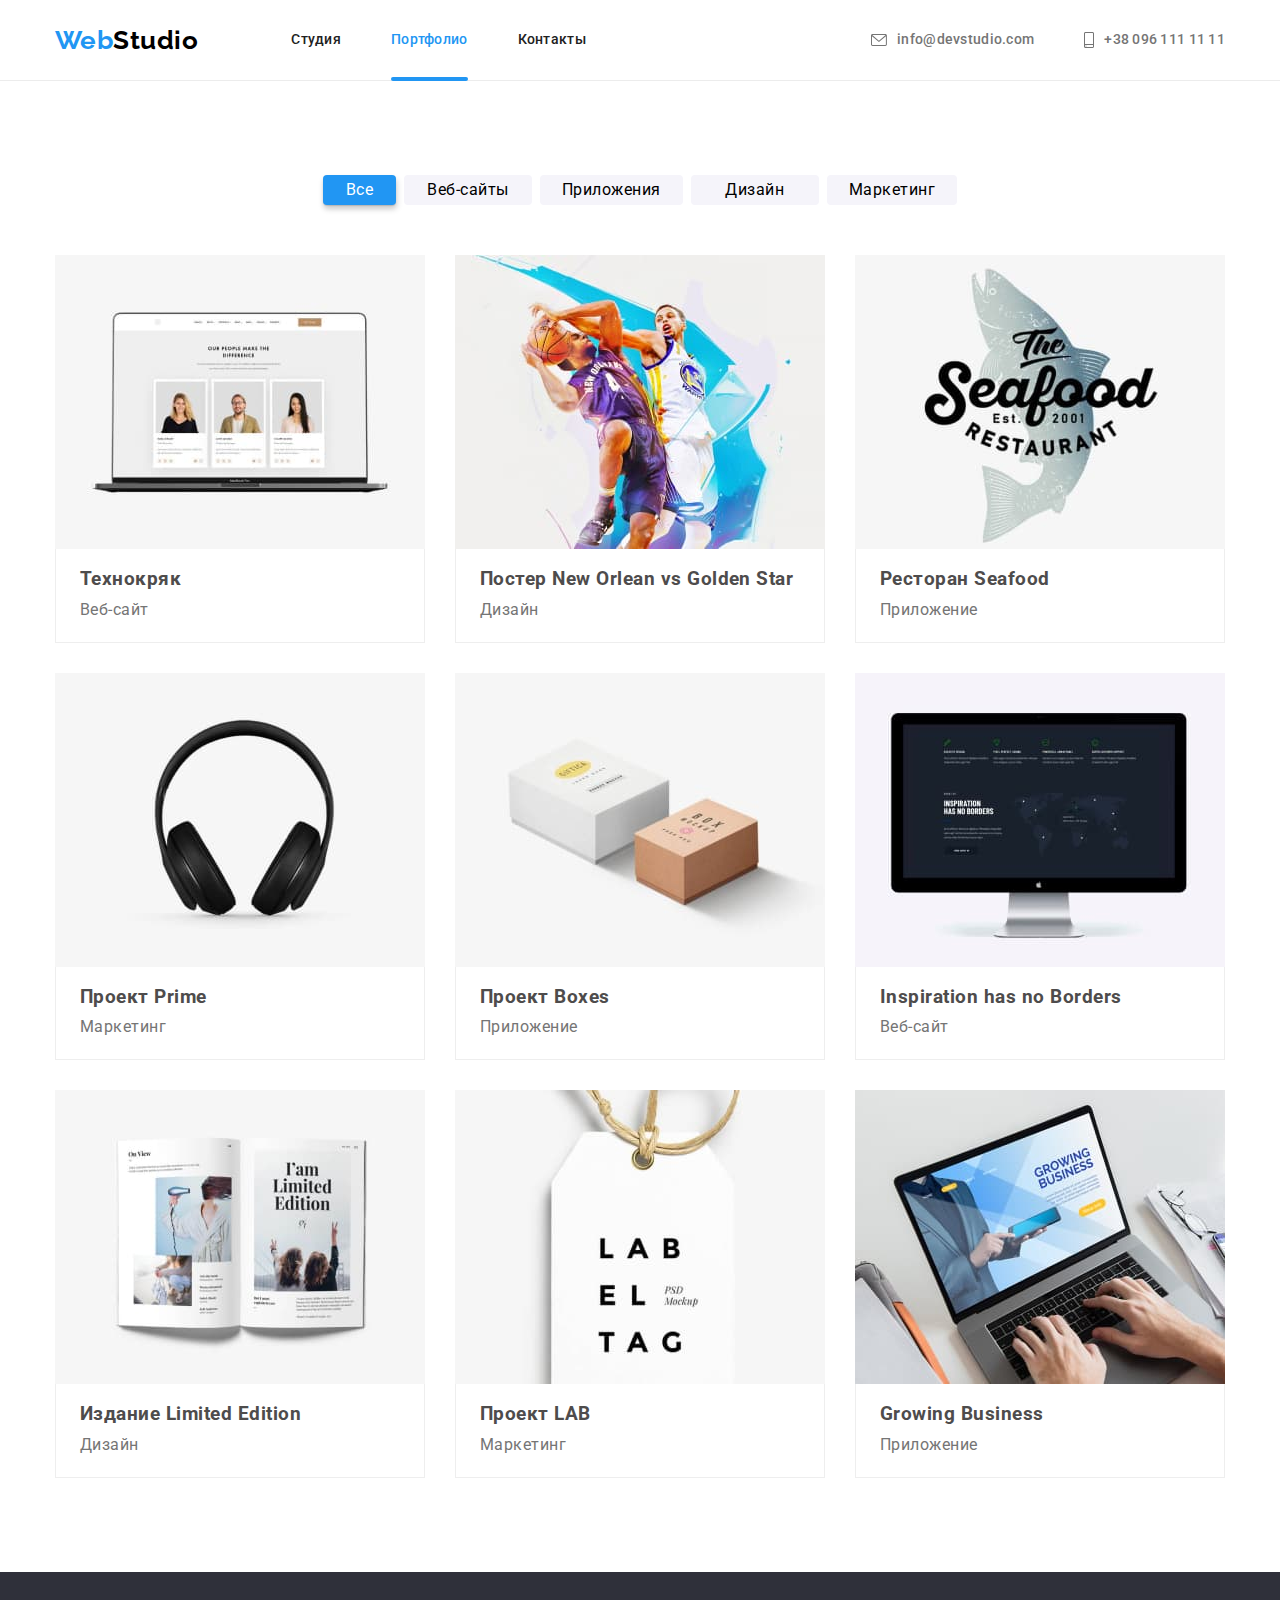
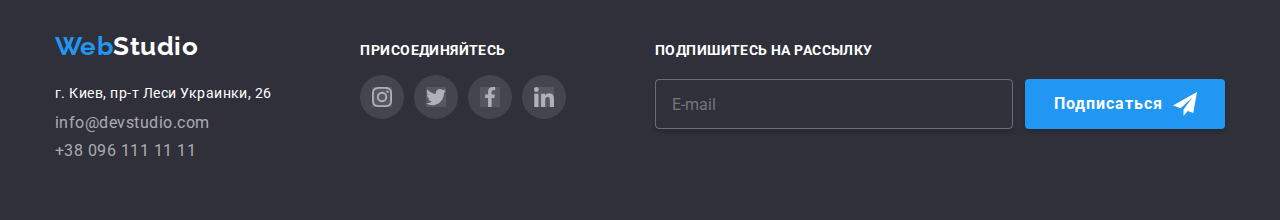
==== commit 4c853256: "portfolio - > hero" ====
--- a/portfolio.html
+++ b/portfolio.html
@@ -59,9 +59,9 @@
         <section class="hero-portfolio">
             <div class="container">
                 <h1 class="visually-hidden">Проекты</h1>
-                    <ul class="list-hero">
-                        <li class="list-buttom">
-                            <button class="button-portfolio-first" type="button" >Все</button>
+                    <ul class="list-hero__buttom">
+                        <li class="list-buttom">
+                            <button class="button-portfolio__first" type="button" >Все</button>
                         </li>
                         <li class="list-buttom">
                             <button class="button-portfolio" type="button" >Веб-сайты</button>
@@ -76,139 +76,139 @@
                             <button class="button-portfolio" type="button" >Маркетинг</button>
                         </li>
                     </ul>
-                <ul class="list-header__navigation link-li">
-                    <li class="list-link-li">
-                        <a class="list-link" href="#">
-                            <div class="product-link">
-                                <img class="list-link-img" src="./images/portfolio/img.jpg" width="370" alt="Technokrayk">
-                                    <div class="list-link-div">
-                                        <p class="product-paragraph">Технокряк это современная площадка распространения коронавируса. Компании используют эту платформу для цифрового
+                <ul class="list-header__navigation link-list">
+                    <li class="list-link__category">
+                        <a class="list-link__more" href="#">
+                            <div class="product-link__wrapper">
+                                <img class="list-link__image" src="./images/portfolio/img.jpg" width="370" alt="Technokrayk">
+                                    <div class="list-link__wrapper">
+                                        <p class="list-link__text">Технокряк это современная площадка распространения коронавируса. Компании используют эту платформу для цифрового
                                         шпионажа и атак на защищённые сервера конкурентов.</p>
                                     </div>
                             </div>
-                            <div class="list-link-hp">
-                                <h3 class="list-name">Технокряк</h3> 
-                                <p class="list-project">Веб-сайт</p>
-                            </div>
-                        </a>
-                    </li>
-                    <li class="list-link-li">
-                        <a class="list-link" href="#">
-                            <div class="product-link">
-                                <img class="list-link-img" src="./images/portfolio/Group1.jpg" width="370" alt="New Orlean">
-                                    <div class="list-link-div">
-                                        <p class="product-paragraph">Технокряк это современная площадка распространения коронавируса. Компании используют
-                                            эту платформу для цифрового шпионажа и атак на защищённые сервера конкурентов.</p>
-                                    </div>
-                            </div>
-                            <div class="list-link-hp">
-                                <h3 class="list-name">Постер New Orlean vs Golden Star</h3>
-                                <p class="list-project">Дизайн</p>
-                            </div>
-                        </a>
-                    </li>
-                    <li class="list-link-li">
-                        <a class="list-link" href="#">
-                            <div class="product-link">
-                                <img class="list-link-img" src="./images/portfolio/img1.jpg" width="370" alt="Seafood">
-                                    <div class="list-link-div">
-                                        <p class="product-paragraph">Технокряк это современная площадка распространения коронавируса. Компании используют
-                                            эту платформу для цифрового шпионажа и атак на защищённые сервера конкурентов.</p>
-                                    </div>
-                            </div>
-                            <div class="list-link-hp">
-                                <h3 class="list-name">Ресторан Seafood</h3>
-                                <p class="list-project">Приложение</p>
-                            </div>
-                        </a>
-                    </li>
-                    <li class="list-link-li">
-                        <a class="list-link" href="#">
-                            <div class="product-link">
-                                <img class="list-link-img" src="./images/portfolio/img2-3.jpg" width="370" alt="Prime">
-                                    <div class="list-link-div">
-                                        <p class="product-paragraph">Технокряк это современная площадка распространения коронавируса. Компании используют
-                                            эту платформу для цифрового шпионажа и атак на защищённые сервера конкурентов.</p>
-                                    </div>
-                            </div>
-                            <div class="list-link-hp">
-                                <h3 class="list-name">Проект Prime</h3>
-                                <p class="list-project">Маркетинг</p>
-                            </div>
-                        </a>
-                    </li>
-                    <li class="list-link-li">
-                        <a class="list-link" href="#">
-                            <div class="product-link">
-                                <img class="list-link-img" src="./images/portfolio/img2-4.jpg" width="370" alt="Boxes">
-                                    <div class="list-link-div">
-                                        <p class="product-paragraph">Технокряк это современная площадка распространения коронавируса. Компании используют
-                                            эту платформу для цифрового шпионажа и атак на защищённые сервера конкурентов.</p>
-                                    </div>
-                            </div>
-                            <div class="list-link-hp">
-                                <h3 class="list-name">Проект Boxes</h3>
-                                <p class="list-project">Приложение</p>
-                            </div>
-                        </a>
-                    </li>
-                    <li class="list-link-li">
-                        <a class="list-link" href="#">
-                            <div class="product-link">
-                                <img class="list-link-img" src="./images/portfolio/img2-5.jpg" width="370" alt="Borders">
-                                    <div class="list-link-div">
-                                        <p class="product-paragraph">Технокряк это современная площадка распространения коронавируса. Компании используют
-                                            эту платформу для цифрового шпионажа и атак на защищённые сервера конкурентов.</p>
-                                    </div>
-                            </div>
-                            <div class="list-link-hp">
-                                <h3 class="list-name">Inspiration has no Borders</h3>
-                                <p class="list-project">Веб-сайт</p>
-                            </div>
-                        </a>
-                    </li>
-                    <li class="list-link-li">
-                        <a class="list-link" href="#">
-                            <div class="product-link">
-                                <img class="list-link-img" src="./images/portfolio/img3-1.jpg" width="370" alt="Limited Edition">
-                                    <div class="list-link-div">
-                                        <p class="product-paragraph">Технокряк это современная площадка распространения коронавируса. Компании используют
-                                            эту платформу для цифрового шпионажа и атак на защищённые сервера конкурентов.</p>
-                                    </div>
-                            </div>
-                            <div class="list-link-hp">
-                                <h3 class="list-name">Издание Limited Edition</h3>
-                                <p class="list-project">Дизайн</p>
-                            </div>
-                        </a>
-                    </li>
-                    <li class="list-link-li">
-                        <a class="list-link" href="#">
-                            <div class="product-link">
-                                <img class="list-link-img" src="./images/portfolio/img3-2.jpg" width="370" alt="Project   LAB">
-                                    <div class="list-link-div">
-                                        <p class="product-paragraph">Технокряк это современная площадка распространения коронавируса. Компании используют
-                                            эту платформу для цифрового шпионажа и атак на защищённые сервера конкурентов.</p>
-                                    </div>
-                            </div>
-                            <div class="list-link-hp">
-                                <h3 class="list-name">Проект LAB</h3>
-                                <p class="list-project">Маркетинг</p>
-                            </div>
-                        </a>
-                    </li>
-                    <li class="list-link-li">
-                        <a class="list-link" href="#">
-                            <div class="product-link">
-                                <img class="list-link-img" src="./images/portfolio/img3-3.jpg" width="370" alt="Growing Business">
-                                    <div class="list-link-div">
-                                        <p class="product-paragraph">Технокряк это современная площадка распространения коронавируса. Компании используют
-                                            эту платформу для цифрового шпионажа и атак на защищённые сервера конкурентов.</p>
-                                    </div>
-                            </div>
-                            <div class="list-link-hp">
-                                <h3 class="list-name">Growing Business</h3>
-                                <p class="list-project">Приложение</p>
+                            <div class="list-text__wrapper">
+                                <h3 class="list-text__name">Технокряк</h3> 
+                                <p class="list-text__project">Веб-сайт</p>
+                            </div>
+                        </a>
+                    </li>
+                    <li class="list-link__category">
+                        <a class="list-link__more" href="#">
+                            <div class="product-link__wrapper">
+                                <img class="list-link__image" src="./images/portfolio/Group1.jpg" width="370" alt="New Orlean">
+                                    <div class="list-link__wrapper">
+                                        <p class="list-link__text">Технокряк это современная площадка распространения коронавируса. Компании используют
+                                            эту платформу для цифрового шпионажа и атак на защищённые сервера конкурентов.</p>
+                                    </div>
+                            </div>
+                            <div class="list-text__wrapper">
+                                <h3 class="list-text__name">Постер New Orlean vs Golden Star</h3>
+                                <p class="list-text__project">Дизайн</p>
+                            </div>
+                        </a>
+                    </li>
+                    <li class="list-link__category">
+                        <a class="list-link__more" href="#">
+                            <div class="product-link__wrapper">
+                                <img class="list-link__image" src="./images/portfolio/img1.jpg" width="370" alt="Seafood">
+                                    <div class="list-link__wrapper">
+                                        <p class="list-link__text">Технокряк это современная площадка распространения коронавируса. Компании используют
+                                            эту платформу для цифрового шпионажа и атак на защищённые сервера конкурентов.</p>
+                                    </div>
+                            </div>
+                            <div class="list-text__wrapper">
+                                <h3 class="list-text__name">Ресторан Seafood</h3>
+                                <p class="list-text__project">Приложение</p>
+                            </div>
+                        </a>
+                    </li>
+                    <li class="list-link__category">
+                        <a class="list-link__more" href="#">
+                            <div class="product-link__wrapper">
+                                <img class="list-link__image" src="./images/portfolio/img2-3.jpg" width="370" alt="Prime">
+                                    <div class="list-link__wrapper">
+                                        <p class="list-link__text">Технокряк это современная площадка распространения коронавируса. Компании используют
+                                            эту платформу для цифрового шпионажа и атак на защищённые сервера конкурентов.</p>
+                                    </div>
+                            </div>
+                            <div class="list-text__wrapper">
+                                <h3 class="list-text__name">Проект Prime</h3>
+                                <p class="list-text__project">Маркетинг</p>
+                            </div>
+                        </a>
+                    </li>
+                    <li class="list-link__category">
+                        <a class="list-link__more" href="#">
+                            <div class="product-link__wrapper">
+                                <img class="list-link__image" src="./images/portfolio/img2-4.jpg" width="370" alt="Boxes">
+                                    <div class="list-link__wrapper">
+                                        <p class="list-link__text">Технокряк это современная площадка распространения коронавируса. Компании используют
+                                            эту платформу для цифрового шпионажа и атак на защищённые сервера конкурентов.</p>
+                                    </div>
+                            </div>
+                            <div class="list-text__wrapper">
+                                <h3 class="list-text__name">Проект Boxes</h3>
+                                <p class="list-text__project">Приложение</p>
+                            </div>
+                        </a>
+                    </li>
+                    <li class="list-link__category">
+                        <a class="list-link__more" href="#">
+                            <div class="product-link__wrapper">
+                                <img class="list-link__image" src="./images/portfolio/img2-5.jpg" width="370" alt="Borders">
+                                    <div class="list-link__wrapper">
+                                        <p class="list-link__text">Технокряк это современная площадка распространения коронавируса. Компании используют
+                                            эту платформу для цифрового шпионажа и атак на защищённые сервера конкурентов.</p>
+                                    </div>
+                            </div>
+                            <div class="list-text__wrapper">
+                                <h3 class="list-text__name">Inspiration has no Borders</h3>
+                                <p class="list-text__project">Веб-сайт</p>
+                            </div>
+                        </a>
+                    </li>
+                    <li class="list-link__category">
+                        <a class="list-link__more" href="#">
+                            <div class="product-link__wrapper">
+                                <img class="list-link__image" src="./images/portfolio/img3-1.jpg" width="370" alt="Limited Edition">
+                                    <div class="list-link__wrapper">
+                                        <p class="list-link__text">Технокряк это современная площадка распространения коронавируса. Компании используют
+                                            эту платформу для цифрового шпионажа и атак на защищённые сервера конкурентов.</p>
+                                    </div>
+                            </div>
+                            <div class="list-text__wrapper">
+                                <h3 class="list-text__name">Издание Limited Edition</h3>
+                                <p class="list-text__project">Дизайн</p>
+                            </div>
+                        </a>
+                    </li>
+                    <li class="list-link__category">
+                        <a class="list-link__more" href="#">
+                            <div class="product-link__wrapper">
+                                <img class="list-link__image" src="./images/portfolio/img3-2.jpg" width="370" alt="Project   LAB">
+                                    <div class="list-link__wrapper">
+                                        <p class="list-link__text">Технокряк это современная площадка распространения коронавируса. Компании используют
+                                            эту платформу для цифрового шпионажа и атак на защищённые сервера конкурентов.</p>
+                                    </div>
+                            </div>
+                            <div class="list-text__wrapper">
+                                <h3 class="list-text__name">Проект LAB</h3>
+                                <p class="list-text__project">Маркетинг</p>
+                            </div>
+                        </a>
+                    </li>
+                    <li class="list-link__category">
+                        <a class="list-link__more" href="#">
+                            <div class="product-link__wrapper">
+                                <img class="list-link__image" src="./images/portfolio/img3-3.jpg" width="370" alt="Growing Business">
+                                    <div class="list-link__wrapper">
+                                        <p class="list-link__text">Технокряк это современная площадка распространения коронавируса. Компании используют
+                                            эту платформу для цифрового шпионажа и атак на защищённые сервера конкурентов.</p>
+                                    </div>
+                            </div>
+                            <div class="list-text__wrapper">
+                                <h3 class="list-text__name">Growing Business</h3>
+                                <p class="list-text__project">Приложение</p>
                             </div>
                         </a>
                     </li>
--- a/css/styles.css
+++ b/css/styles.css
@@ -354,6 +354,10 @@
   padding-top: 50px;
   padding-bottom: 94px;
 }
+.header-list__navigation {
+  margin-top: 0;
+  margin-bottom: 0;
+}
 
 .button-hero__modal {
   margin-top: 0px;
@@ -387,7 +391,7 @@
   transition: background-color 250ms cubic-bezier(0.4, 0, 0.2, 1);
 } */
 
-.button-portfolio-first {
+.button-portfolio__first {
   min-width: 73px;
   padding: 6px 22px;
   border-radius: 4px;
@@ -776,7 +780,7 @@
 
 /* Страница portfolio */
 
-.list-project {
+.list-text__project {
   margin: 0;
 
   color: #757575;
@@ -799,7 +803,7 @@
   align-items: center;
 }
 
-.list-link-hp {
+.list-text__wrapper {
   padding: 20px 24px 17px;
 
   border-right: 1px solid #eeeeee;
@@ -807,7 +811,7 @@
   border-left: 1px solid #eeeeee;
 }
 
-.list-name {
+.list-text__name {
   margin: 0 0 4px 0;
   color: #4e4c4c;
 }
@@ -821,7 +825,7 @@
   margin-left: 93px;
 }
 
-.list-hero {
+.list-hero__buttom {
   display: flex;
   justify-content: center;
 
@@ -836,7 +840,7 @@
   display: flex;
 }
 
-.list-link-img {
+.list-link__image {
   display: block;
 }
 
@@ -849,24 +853,24 @@
   padding-bottom: 94px;
 }
 
-.list-header__navigation.link-li {
+.list-header__navigation.link-list {
   display: flex;
   flex-wrap: wrap;
   margin: 0;
 }
 
-.list-link {
+.list-link__more {
   display: inline-block;
   text-decoration: none;
   transition: box-shadow 250ms cubic-bezier(0.4, 0, 0.2, 1);
 }
 
-.product-link {
+.product-link__wrapper {
   position: relative;
   overflow: hidden;
 }
 
-.list-link-div {
+.list-link__wrapper {
   position: absolute;
   top: 0;
   left: 0;
@@ -878,42 +882,42 @@
   transform: translateY(100%);
 }
 
-.list-link:hover .list-link-div {
+.list-link__more:hover .list-link__wrapper {
   transform: translateY(0);
 }
 
-.product-paragraph {
+.list-link__text {
   font-size: 18px;
   line-height: 1.55;
   letter-spacing: 0.03em;
   color: var(--primary-white-color);
 }
 
-.list-link-li {
+.list-link__category {
   margin-right: 30px;
   margin-bottom: 30px;
   width: 370px;
   background-color: var(--primary-white-color);
 }
 
-.list-link:hover,
-.list-link:focus {
+.list-link__more:hover,
+.list-link__more:focus {
   box-shadow: 0px 1px 1px rgba(0, 0, 0, 0.12), 0px 4px 4px rgba(0, 0, 0, 0.06),
     1px 4px 6px rgba(0, 0, 0, 0.16);
 }
 
-.list-link:hover,
-.list-link:focus {
+.list-link__category:hover,
+.list-link__category:focus {
   border-right: 0;
   border-bottom: 0;
   border-left: 0;
 }
 
-.list-link-li:nth-child(3n) {
+.list-link__category:nth-child(3n) {
   margin-right: 0;
 }
 
-.list-link-li:nth-last-child(-n + 3) {
+.list-link__category:nth-last-child(-n + 3) {
   margin-bottom: 0;
 }
 
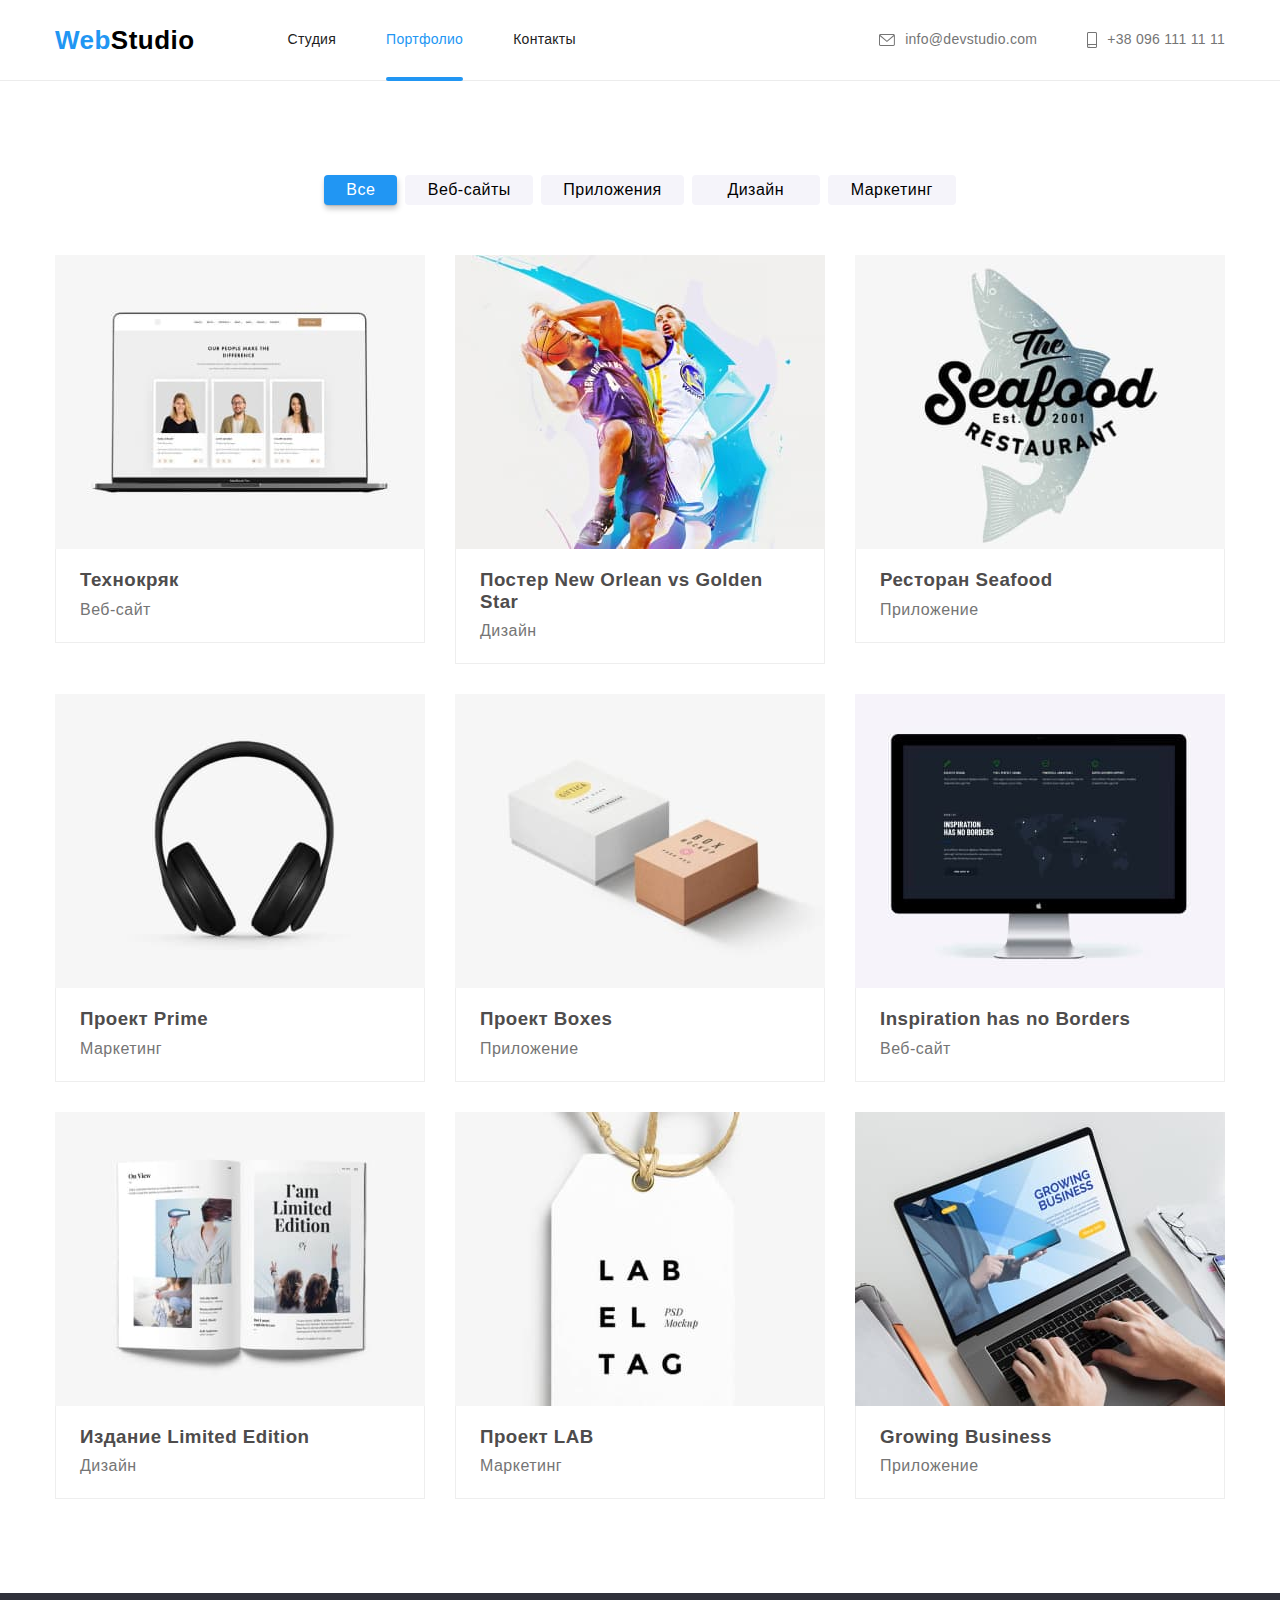
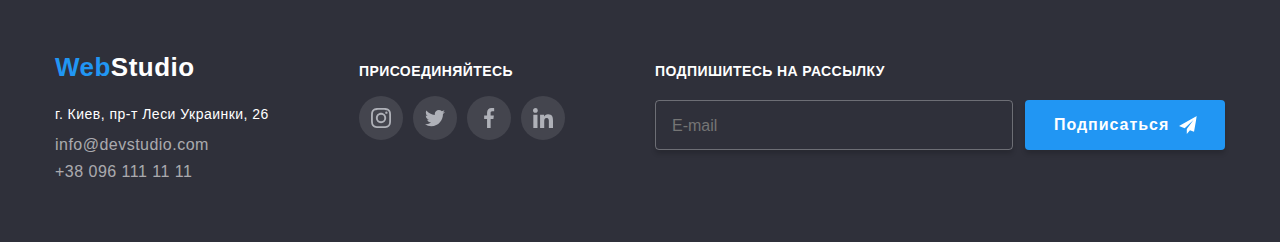
==== commit 213abd14: "все изм" ====
--- a/portfolio.html
+++ b/portfolio.html
@@ -5,12 +5,13 @@
     <meta charset="UTF-8" />
     <meta http-equiv="X-UA-Compatible" content="IE=edge" />
     <meta name="viewport" content="width=device-width, initial-scale=1.0" />
-    <link rel="preconnect" href="https://fonts.googleapis.com">
+    <!-- <link rel="preconnect" href="https://fonts.googleapis.com">
     <link rel="preconnect" href="https://fonts.gstatic.com" crossorigin>
     <link href="https://fonts.googleapis.com/css2?family=Raleway:wght@700&family=Roboto:wght@400;500;700;900&display=swap"
           rel="stylesheet">
     <link rel="stylesheet" href="https://cdnjs.cloudflare.com/ajax/libs/modern-normalize/1.1.0/modern-normalize.min.css">
-    <link rel="stylesheet" href="./css/styles.css">
+    <link rel="stylesheet" href="./css/styles.css"> -->
+    <link rel="stylesheet" href="./css/main.min.css">
     <title>Portfolio</title>
 </head>
 
@@ -241,28 +242,28 @@
                 <ul class="teams-link__list">
                     <li class="teams-footer__link">
                         <a class="teams-link teams-icon" href="#">
-                            <svg class="teams-icon" width="20" height="20">
+                            <svg  width="20" height="20">
                                 <use href="./images/svg-sprite/symbol-defs.svg#icon-instagram-2"></use>
                             </svg>
                         </a>
                     </li>
                     <li class="teams-footer__link">
                         <a class="teams-link teams-icon" href="#">
-                            <svg class="teams-icon" width="20" height="20">
+                            <svg width="20" height="20">
                                 <use href="./images/svg-sprite/symbol-defs.svg#icon-twitter-1"></use>
                             </svg>
                         </a>
                     </li>
                     <li class="teams-footer__link">
                         <a class="teams-link teams-icon" href="#">
-                            <svg class="teams-icon" width="20" height="20">
+                            <svg width="20" height="20">
                                 <use href="./images/svg-sprite/symbol-defs.svg#icon-facebook-1"></use>
                             </svg>
                         </a>
                     </li>
                     <li class="teams-footer__link">
                         <a class="teams-link teams-icon" href="#">
-                            <svg class="teams-icon" width="20" height="20">
+                            <svg width="20" height="20">
                                 <use href="./images/svg-sprite/symbol-defs.svg#icon-linkedin-1"></use>
                             </svg>
                         </a>
--- a/css/styles.css
+++ b/css/styles.css
@@ -45,6 +45,10 @@
 }
 
 img {
+  display: block;
+}
+
+label {
   display: block;
 }
 
@@ -70,10 +74,6 @@
   text-align: center;
 }
 
-label {
-  display: block;
-}
-
 .backdrop-form__label {
   position: relative;
   display: flex;
@@ -387,10 +387,6 @@
   background-color: #188ce8;
 }
 
-/* .button {
-  transition: background-color 250ms cubic-bezier(0.4, 0, 0.2, 1);
-} */
-
 .button-portfolio__first {
   min-width: 73px;
   padding: 6px 22px;
@@ -640,15 +636,6 @@
   margin-right: 0;
 }
 
-.customers-list-div {
-  margin: 0;
-  padding: 0;
-}
-
-.customers-list-img {
-  margin: 0;
-}
-
 /* Футер */
 
 .footer {
@@ -842,10 +829,6 @@
 
 .list-link__image {
   display: block;
-}
-
-.ist-link-hp {
-  padding: 20px 0;
 }
 
 .hero-portfolio {
@@ -996,6 +979,8 @@
   transition: fill 250ms cubic-bezier(0.4, 0, 0.2, 1);
 }
 
+/* Footer */
+
 .footer-list {
   display: flex;
   align-items: baseline;
--- a/css/main.min.css
+++ b/css/main.min.css
@@ -0,0 +1,3 @@
+/*! modern-normalize v1.1.0 | MIT License | https://github.com/sindresorhus/modern-normalize */*,::before,::after{-webkit-box-sizing:border-box;box-sizing:border-box}html{line-height:1.15;-webkit-text-size-adjust:100%;-moz-tab-size:4;-o-tab-size:4;tab-size:4}body{margin:0;font-family:system-ui,-apple-system,"Segoe UI",Roboto,Helvetica,Arial,sans-serif,"Apple Color Emoji","Segoe UI Emoji"}hr{height:0;color:inherit}abbr[title]{-webkit-text-decoration:underline dotted;text-decoration:underline dotted}b,strong{font-weight:bolder}code,kbd,samp,pre{font-family:ui-monospace, SFMono-Regular, Consolas, "Liberation Mono", Menlo,+ monospace;font-size:1em}small{font-size:80%}sub,sup{font-size:75%;line-height:0;position:relative;vertical-align:baseline}sub{bottom:-0.25em}sup{top:-0.5em}table{text-indent:0;border-color:inherit}button,input,optgroup,select,textarea{font-family:inherit;font-size:100%;line-height:1.15;margin:0}button,select{text-transform:none}button,[type="button"],[type="reset"],[type="submit"]{-webkit-appearance:button}::-moz-focus-inner{border-style:none;padding:0}:-moz-focusring{outline:1px dotted ButtonText}:-moz-ui-invalid{box-shadow:none}legend{padding:0}progress{vertical-align:baseline}::-webkit-inner-spin-button,::-webkit-outer-spin-button{height:auto}[type="search"]{-webkit-appearance:textfield;outline-offset:-2px}::-webkit-search-decoration{-webkit-appearance:none}::-webkit-file-upload-button{-webkit-appearance:button;font:inherit}summary{display:list-item}body{background-color:#ffffff;color:#212121;font-family:Roboto, sans-serif;letter-spacing:0.03em}img{display:block}label{display:block}.container{margin-left:auto;margin-right:auto;width:1200px;padding:0 15px}.visually-hidden{position:absolute;width:1px;height:1px;margin:-1px;border:0;padding:0;white-space:nowrap;-webkit-clip-path:inset(100%);clip-path:inset(100%);clip:rect(0 0 0 0);overflow:hidden}.backdrop{z-index:888;position:fixed;top:0;left:0;width:100%;height:100%;background-color:rgba(0,0,0,0.2);opacity:1;visibility:visible;-webkit-transition:opacity 250ms cubic-bezier(0.4, 0, 0.2, 1),visibility 250ms cubic-bezier(0.4, 0, 0.2, 1);transition:opacity 250ms cubic-bezier(0.4, 0, 0.2, 1),visibility 250ms cubic-bezier(0.4, 0, 0.2, 1)}.backdrop-form>h2{margin:0 0 12px 0;font-size:20px;text-align:center}.backdrop-form__label{position:relative;display:-webkit-box;display:-ms-flexbox;display:flex;-webkit-box-orient:vertical;-webkit-box-direction:normal;-ms-flex-direction:column;flex-direction:column;font-size:12px;line-height:1.16;letter-spacing:0.01em;color:#757575}.backdrop-form__label--icon{position:absolute;top:55%;left:12px;-webkit-transform:translateY(-55%);transform:translateY(-55%)}.backdrop-form__label--icon__label:last-child{margin-bottom:20px}.backdrop-input{width:448px;height:40px;border:1px solid rgba(33,33,33,0.2);border-radius:4px;margin-top:4px;margin-bottom:10px;padding-left:42px;-webkit-transition:border 250ms cubic-bezier(0.4, 0, 0.2, 1);transition:border 250ms cubic-bezier(0.4, 0, 0.2, 1)}.backdrop-input:focus{outline:none;border:1px solid #2196f3;cursor:pointer;-webkit-transition:border 250ms cubic-bezier(0.4, 0, 0.2, 1);transition:border 250ms cubic-bezier(0.4, 0, 0.2, 1)}.backdrop-input__textarea{resize:none;font-size:14px;line-height:1.14px;letter-spacing:0.01em;color:#757575;padding:12px 16px;border:1px solid rgba(33,33,33,0.2);border-radius:4px;margin-top:4px}.backdrop-input__textarea:focus{outline:none;border:1px solid #2196f3;cursor:pointer}.backdrop-input:focus+.backdrop-form__label--icon{fill:#2196f3}.backdrop-form{display:-webkit-box;display:-ms-flexbox;display:flex;-webkit-box-orient:vertical;-webkit-box-direction:normal;-ms-flex-direction:column;flex-direction:column;-webkit-box-align:center;-ms-flex-align:center;align-items:center}.backdrop-label__form{font-size:14px;line-height:1.71;color:#757575;margin-top:20px;margin-bottom:30px;display:-webkit-box;display:-ms-flexbox;display:flex;-webkit-box-align:center;-ms-flex-align:center;align-items:center;-webkit-box-pack:center;-ms-flex-pack:center;justify-content:center}.backdrop-label__link{margin-left:6px;color:#2196f3}.backdrop-icon__checkbox{display:inline-block;border:2px solid #212121;border-radius:2px;display:inline-block;width:16px;height:15px;margin-right:8px;-webkit-transition:border 250ms cubic-bezier(0.4, 0, 0.2, 1);transition:border 250ms cubic-bezier(0.4, 0, 0.2, 1);-webkit-appearance:none;-moz-appearance:none}.backdrop-label__checkbox:checked+.backdrop-icon__checkbox{background-color:#2196f3;background-image:url("../images/svg-sprite/icon-check.svg");background-size:contain;border-color:#2196f3;background-origin:border-box}.backdrop-label__checkbox{-webkit-appearance:none;-moz-appearance:none;appearance:none;position:absolute}.backdrop-form__button{width:200px;height:50px;background-color:#2196f3;border-radius:4px;border:none;color:#fff;margin-bottom:40px;padding:10px 55px;cursor:pointer}.backdrop-form__button:hover{background-color:#188ce8;outline:none}.backdrop-form__button:focus{background-color:#188ce8;outline:none}.backdrop.is-hidden{visibility:hidden;opacity:0;pointer-events:none}.backdrop.is-hidden .modal{-webkit-transform:translate(-50%, -50%) scale(0.9);transform:translate(-50%, -50%) scale(0.9)}.modal{position:absolute;top:50%;left:50%;padding:40px 40px 0 40px;background-color:#fff;-webkit-box-shadow:0px 1px 3px rgba(0,0,0,0.12),0px 1px 1px rgba(0,0,0,0.14),0px 2px 1px rgba(0,0,0,0.2);box-shadow:0px 1px 3px rgba(0,0,0,0.12),0px 1px 1px rgba(0,0,0,0.14),0px 2px 1px rgba(0,0,0,0.2);border-radius:4px;-webkit-transform:translate(-50%, -50%) scale(1);transform:translate(-50%, -50%) scale(1);-webkit-transition:-webkit-transform 250ms cubic-bezier(0.4, 0, 0.2, 1);transition:-webkit-transform 250ms cubic-bezier(0.4, 0, 0.2, 1);transition:transform 250ms cubic-bezier(0.4, 0, 0.2, 1);transition:transform 250ms cubic-bezier(0.4, 0, 0.2, 1), -webkit-transform 250ms cubic-bezier(0.4, 0, 0.2, 1)}.backdrop.is-hidden .modal{-webkit-transform:translate(-50%, -50%) scale(0.9);transform:translate(-50%, -50%) scale(0.9)}.backdrop-button{position:absolute;top:0;right:0;margin:8px 8px 0 0;padding:6px;border:1px solid rgba(0,0,0,0.1);border-radius:50%;background-color:#fff;display:-webkit-box;display:-ms-flexbox;display:flex;-webkit-box-pack:center;-ms-flex-pack:center;justify-content:center;-webkit-box-align:center;-ms-flex-align:center;align-items:center;cursor:pointer;width:30px;height:30px}.backdrop-button:hover{fill:#2196f3}.header,.header-portfolio{border-bottom-width:1px;border-bottom-style:solid;border-bottom-color:#ececec}.header,.header-portfolio,.header-container{display:-webkit-box;display:-ms-flexbox;display:flex}.list-header__navigation .footer-text{color:rgba(255,255,255,0.6)}.header-site__navigation{position:relative;margin-right:50px;color:#000;font-weight:500;font-size:14px;line-height:1.14;letter-spacing:0.02em;list-style:none;padding:0;margin-top:0;margin-bottom:0}.header-site__navigation:last-child{margin-right:0}.header-site__navigation .header-site__link:hover{color:#2196f3}.header-site__navigation .header-site__link:focus{color:#2196f3}.header-site__navigation .header-site__link.current-header{color:#2196f3}.header-site__navigation a:hover{color:#2196f3}.header-site__navigation a:focus{color:#2196f3}.header-site__navigation .header-site__link--navigation{text-decoration:none;color:#757575}.header-site__navigation .list-header__navigation{list-style:none;padding-top:50px;padding-bottom:94px}.hero-title{margin-top:0 px;margin-bottom:30 px;font-weight:900;font-size:44px;line-height:1.36;letter-spacing:0.06em;text-transform:uppercase}.header-main__navigation{display:-webkit-box;display:-ms-flexbox;display:flex;-webkit-box-align:center;-ms-flex-align:center;align-items:center}.header-site__link{-webkit-transition:color 250ms cubic-bezier(0.4, 0, 0.2, 1);transition:color 250ms cubic-bezier(0.4, 0, 0.2, 1)}.header-site__link{text-decoration:none;color:#212121;display:block;padding-top:32px;padding-bottom:32px}.header-site__link--navigation{-webkit-transition:color 250ms cubic-bezier(0.4, 0, 0.2, 1);transition:color 250ms cubic-bezier(0.4, 0, 0.2, 1)}.current-header::after{content:"";position:absolute;display:block;width:100%;height:4px;background-color:#2196f3;left:0;bottom:0;border-radius:2px;bottom:-1px}.header-list__navigation{margin-top:0;margin-bottom:0}.button-hero__modal{margin-top:0px;min-width:200px;-webkit-box-sizing:border-box;box-sizing:border-box;padding:10px 32px;border-radius:4px;text-align:center;background-color:#2196f3;color:#ffffff;cursor:pointer;font-weight:700;font-size:16px;line-height:1.87;letter-spacing:0.06em;border:none;-webkit-transition:background-color 250ms cubic-bezier(0.4, 0, 0.2, 1);transition:background-color 250ms cubic-bezier(0.4, 0, 0.2, 1)}.button-hero__modal:hover{background-color:#188ce8}.button-hero__modal:focus{background-color:#188ce8}.header-logo{color:#000;font-family:Raleway,sans-serif;text-decoration:none;font-weight:700;font-size:26px;line-height:1.19;display:-webkit-box;display:-ms-flexbox;display:flex}.header-logo--color,.footer-logo--color{color:#2196f3;font-size:26px}.hero{padding-top:200px;padding-bottom:200px;background-color:#2f303a;color:#fff;text-align:center}.hero{max-width:1600px;margin-right:auto;margin-left:auto;background-size:cover;background-image:-webkit-gradient(linear, left top, right top, from(rgba(47,48,58,0.4)), to(rgba(47,48,58,0.4))),url("../images/hero-img.jpg");background-image:linear-gradient(to right, rgba(47,48,58,0.4), rgba(47,48,58,0.4)),url("../images/hero-img.jpg")}.hero -title{margin-top:0px;margin-bottom:30px;font-weight:900;font-size:44px;line-height:1.36;letter-spacing:0.06em;text-transform:uppercase}.hero>h1{color:#fff}.offers-title__list{font-weight:700;font-size:14px;line-height:1.14;text-transform:uppercase;margin-top:0;margin-bottom:0}.offers-list__text{margin-top:10px;margin-bottom:0px;color:#757575;font-weight:400;font-size:14px;line-height:1.71}.offers-list__navigation{margin-right:30px;width:270px}.offers-list__navigation:last-child{margin-right:0}.offers-icon__list{display:-webkit-box;display:-ms-flexbox;display:flex;-webkit-box-pack:center;-ms-flex-pack:center;justify-content:center;-webkit-box-align:center;-ms-flex-align:center;align-items:center;background-color:#f5f4fa;height:120px;border-radius:4px;margin-bottom:30px}.offers-list__title{display:-webkit-box;display:-ms-flexbox;display:flex;-webkit-box-align:center;-ms-flex-align:center;align-items:center;margin:0;padding:0;list-style:none}.offers{margin-bottom:0;padding:94px 0}.offers .offers,.offers .works{background-color:#fff}.works{margin-top:0;padding-bottom:94px}.works-title{margin-bottom:50px;margin-top:0;font-weight:700;font-size:36px;line-height:1.16;text-align:center}.list-works,.list-teams{list-style:none;padding:0;margin:0;display:-webkit-box;display:-ms-flexbox;display:flex}.list-works__image,.list-teams__border{margin-right:30px}.list-works__image{position:relative}.list-works__image__image:last-child{margin-right:0}.list-works__image__wrapper{position:absolute;width:100%;height:70px;bottom:0;background-color:rgba(47,48,58,0.8)}.list-works__image__title{color:#fff;font-weight:700;font-size:14px;line-height:0.87;text-align:center;text-transform:uppercase;margin:0;padding:27px 0}.works-image__wrapper{position:absolute;width:100%;height:70px;bottom:0;background-color:rgba(47,48,58,0.8)}.works-image__title{color:#fff;font-weight:700;font-size:14px;line-height:0.87;text-align:center;text-transform:uppercase;margin:0;padding:27px 0}.teams-title,.customers-title{margin-top:0px;margin-bottom:50px;font-weight:700;font-size:36px;line-height:1.16;text-align:center}.teams{margin-top:0px;margin-bottom:1px;background-color:#f5f4fa;padding-top:94px;padding-bottom:94px}.teams-name{font-weight:500;font-size:16px;line-height:1.18;margin-top:0;margin-bottom:10px;text-align:center}.teams-person{margin-top:0;margin-bottom:0;color:#757575;font-weight:400;font-size:16px;line-height:1.18;text-align:center}.teams-wrapper{padding:30px 10px}.offers>h2,.works>h2,.teams>h2{font-weight:700;font-size:36px;line-height:1.16;text-align:center}.list-teams__border{background-color:#fff;width:270px;-webkit-box-shadow:0px 1px 3px rgba(0,0,0,0.12),0px 1px 1px rgba(0,0,0,0.14),0px 2px 1px rgba(0,0,0,0.2);box-shadow:0px 1px 3px rgba(0,0,0,0.12),0px 1px 1px rgba(0,0,0,0.14),0px 2px 1px rgba(0,0,0,0.2);border-radius:0px 0px 4px 4px}.list-teams__border:last-child{margin-right:0}.customers{margin-top:0px;margin-bottom:1px;padding-top:94px;padding-bottom:94px}.customers-list{margin:0 30px 0 0;width:170px;height:92px}.customers-link{border:1px solid #afb1b8;border-radius:4px}.customers-link__list{display:-webkit-box;display:-ms-flexbox;display:flex;-webkit-box-align:center;-ms-flex-align:center;align-items:center;list-style:none;margin:0;padding:0}.customers-list:last-child{margin-right:0}.customers-link:hover,.customers-link:focus{border:1px solid #2196f3}.customers-link:hover,.customers-link:focus,.customers-list__icon:hover,.customers-list__icon:focus{fill:#2196f3}.footer{background-color:#2f303a;padding-top:60px;padding-bottom:60px}.footer-address{margin-top:20px}.footer-text{margin:0 0 9px 0;color:#fff;font-style:normal;font-weight:400;font-size:14px;line-height:1.71}.footer-navigation{margin-bottom:9px}.footer-navigation__link{display:inline-block;color:rgba(255,255,255,0.6);text-decoration:none;font-style:normal}.footer-list{display:-webkit-box;display:-ms-flexbox;display:flex;-webkit-box-align:baseline;-ms-flex-align:baseline;align-items:baseline;-webkit-box-orient:horizontal;-webkit-box-direction:normal;-ms-flex-direction:row;flex-direction:row;-webkit-box-pack:justify;-ms-flex-pack:justify;justify-content:space-between}.footer-form{margin-right:12px}.footer-icon{fill:#fff;margin:13px 28px 13px 10px}.footer-logo{display:-webkit-box;display:-ms-flexbox;display:flex;-webkit-box-align:center;-ms-flex-align:center;align-items:center;font-family:Raleway,sans-serif;font-weight:700;text-decoration:none}.footer-button{background-color:#2196f3;-webkit-box-shadow:0px 4px 4px rgba(0,0,0,0.15);box-shadow:0px 4px 4px rgba(0,0,0,0.15);border-radius:4px;border:none;color:#fff;padding:0 0 0 29px;cursor:pointer;font-weight:700;font-size:16px;line-height:1.87;letter-spacing:0.06em;display:-webkit-box;display:-ms-flexbox;display:flex;-webkit-box-align:center;-ms-flex-align:center;align-items:center;width:200px}.footer-button:hover{background-color:#188ce8}.footer-button:focus{background-color:#188ce8}.footer-input{border:1px solid rgba(255,255,255,0.3);-webkit-box-shadow:0px 4px 4px rgba(0,0,0,0.15);box-shadow:0px 4px 4px rgba(0,0,0,0.15);border-radius:4px;font-size:16px;line-height:1.25;color:rgba(255,255,255,0.6);background-color:inherit;padding:15px 0 13px 16px;width:358px;outline:none}.footer-section__list{display:-webkit-box;display:-ms-flexbox;display:flex;-webkit-box-pack:center;-ms-flex-pack:center;justify-content:center;list-style:none;margin:20px 0 0 0;padding:0}.footer-wrapper>h2{font-weight:700;font-size:14px;line-height:1.14;letter-spacing:0.03em;margin:0;padding:0;text-transform:uppercase;color:#fff}.footer-section__wrapper>h2{font-weight:700;font-size:14px;line-height:1.14;letter-spacing:0.03em;margin:0;padding:0;text-transform:uppercase;color:#fff}.text-footer{list-style:none;padding-left:0;margin:0}.logo-footer--color{color:#fff;font-size:26px}.button-portfolio__first{min-width:73px;padding:6px 22px;border-radius:4px;text-align:center;background-color:#2196f3;color:#fff;cursor:pointer;letter-spacing:0.03em;border:none;-webkit-box-shadow:0px 1px 1px rgba(0,0,0,0.12),0px 4px 4px rgba(0,0,0,0.06),1px 4px 6px rgba(0,0,0,0.16);box-shadow:0px 1px 1px rgba(0,0,0,0.12),0px 4px 4px rgba(0,0,0,0.06),1px 4px 6px rgba(0,0,0,0.16)}.button-portfolio{min-width:128px;padding:6px 22px;border-radius:4px;text-align:center;background-color:#f5f4fa;cursor:pointer;letter-spacing:0.03em;border:none}.button-portfolio:hover{background-color:#2196f3;color:#ffffff;-webkit-box-shadow:0px 1px 1px rgba(0,0,0,0.12),0px 4px 4px rgba(0,0,0,0.06),1px 4px 6px rgba(0,0,0,0.16);box-shadow:0px 1px 1px rgba(0,0,0,0.12),0px 4px 4px rgba(0,0,0,0.06),1px 4px 6px rgba(0,0,0,0.16)}.button-portfolio:focus{background-color:#2196f3;color:#ffffff;-webkit-box-shadow:0px 1px 1px rgba(0,0,0,0.12),0px 4px 4px rgba(0,0,0,0.06),1px 4px 6px rgba(0,0,0,0.16);box-shadow:0px 1px 1px rgba(0,0,0,0.12),0px 4px 4px rgba(0,0,0,0.06),1px 4px 6px rgba(0,0,0,0.16)}.list-buttom{margin-right:8px}.list-buttom:last-child{margin-right:0}.list-text__project{margin:0;color:#757575;font-weight:400;font-size:16px;line-height:1.87}.header-site__navigation{display:-webkit-box;display:-ms-flexbox;display:flex;-webkit-box-align:center;-ms-flex-align:center;align-items:center;text-decoration:none;margin-left:auto}.header-site__link--navigation{display:-webkit-box;display:-ms-flexbox;display:flex;-webkit-box-align:center;-ms-flex-align:center;align-items:center}.list-text__wrapper{padding:20px 24px 17px;border-right:1px solid #eeeeee;border-bottom:1px solid #eeeeee;border-left:1px solid #eeeeee}.list-text__name{margin:0 0 4px 0;color:#4e4c4c}.list-header__navigation{display:-webkit-box;display:-ms-flexbox;display:flex;-webkit-box-pack:center;-ms-flex-pack:center;justify-content:center;list-style:none;padding-left:0;margin-left:93px}.button-portfolio{-webkit-transition:background-color 250ms cubic-bezier(0.4, 0, 0.2, 1),color 250ms cubic-bezier(0.4, 0, 0.2, 1),-webkit-box-shadow 250ms cubic-bezier(0.4, 0, 0.2, 1);transition:background-color 250ms cubic-bezier(0.4, 0, 0.2, 1),color 250ms cubic-bezier(0.4, 0, 0.2, 1),-webkit-box-shadow 250ms cubic-bezier(0.4, 0, 0.2, 1);transition:background-color 250ms cubic-bezier(0.4, 0, 0.2, 1),color 250ms cubic-bezier(0.4, 0, 0.2, 1),box-shadow 250ms cubic-bezier(0.4, 0, 0.2, 1);transition:background-color 250ms cubic-bezier(0.4, 0, 0.2, 1),color 250ms cubic-bezier(0.4, 0, 0.2, 1),box-shadow 250ms cubic-bezier(0.4, 0, 0.2, 1),-webkit-box-shadow 250ms cubic-bezier(0.4, 0, 0.2, 1)}.list-hero__buttom{display:-webkit-box;display:-ms-flexbox;display:flex;-webkit-box-pack:center;-ms-flex-pack:center;justify-content:center;list-style:none;padding-left:0;margin:0 0 50px 0}.list-link__image{display:block}.hero-portfolio{padding-top:94px;padding-bottom:94px}.list-header__navigation.link-list{display:-webkit-box;display:-ms-flexbox;display:flex;-ms-flex-wrap:wrap;flex-wrap:wrap;margin:0}.list-link__more{display:inline-block;text-decoration:none;-webkit-transition:-webkit-box-shadow 250ms cubic-bezier(0.4, 0, 0.2, 1);transition:-webkit-box-shadow 250ms cubic-bezier(0.4, 0, 0.2, 1);transition:box-shadow 250ms cubic-bezier(0.4, 0, 0.2, 1);transition:box-shadow 250ms cubic-bezier(0.4, 0, 0.2, 1), -webkit-box-shadow 250ms cubic-bezier(0.4, 0, 0.2, 1)}.product-link__wrapper{position:relative;overflow:hidden}.list-link__wrapper{position:absolute;top:0;left:0;width:100%;height:100%;background-color:rgba(33,150,243,0.9);padding:63px 24px;-webkit-transition:-webkit-transform 250ms cubic-bezier(0.4, 0, 0.2, 1);transition:-webkit-transform 250ms cubic-bezier(0.4, 0, 0.2, 1);transition:transform 250ms cubic-bezier(0.4, 0, 0.2, 1);transition:transform 250ms cubic-bezier(0.4, 0, 0.2, 1), -webkit-transform 250ms cubic-bezier(0.4, 0, 0.2, 1);-webkit-transform:translateY(100%);transform:translateY(100%)}.list-link__more:hover .list-link__wrapper{-webkit-transform:translateY(0);transform:translateY(0)}.list-link__text{font-size:18px;line-height:1.55;letter-spacing:0.03em;color:#fff}.list-link__category{margin-right:30px;margin-bottom:30px;width:370px;background-color:#fff}.list-link__more:hover,.list-link__more:focus{-webkit-box-shadow:0px 1px 1px rgba(0,0,0,0.12),0px 4px 4px rgba(0,0,0,0.06),1px 4px 6px rgba(0,0,0,0.16);box-shadow:0px 1px 1px rgba(0,0,0,0.12),0px 4px 4px rgba(0,0,0,0.06),1px 4px 6px rgba(0,0,0,0.16)}.list-link__category:hover,.list-link__category:focus{border-right:0;border-bottom:0;border-left:0}.list-link__category:nth-child(3n){margin-right:0}.list-link__category:nth-last-child(-n+3){margin-bottom:0}.header-site__icon{width:16px;height:12px;margin-right:10px;fill:currentColor}.header-site__icon--width{width:10px;height:16px;margin-right:10px;fill:currentColor}.header-site__link--navigation:hover,.header-site__link--navigation:focus{fill:#2196f3}.teams-link{width:44px;height:44px;border-radius:50%;display:-webkit-box;display:-ms-flexbox;display:flex;-webkit-box-pack:center;-ms-flex-pack:center;justify-content:center;-webkit-box-align:center;-ms-flex-align:center;align-items:center;fill:#afb1b8;-webkit-transition:background-color 250ms cubic-bezier(0.4, 0, 0.2, 1);transition:background-color 250ms cubic-bezier(0.4, 0, 0.2, 1)}.teams-link:hover,.teams-link:focus{background-color:#2196f3;fill:#fff}.teams-footer__link{margin-right:10px}.teams-footer__link:last-child{margin-right:0}.teams-link__list{display:-webkit-box;display:-ms-flexbox;display:flex;-webkit-box-pack:center;-ms-flex-pack:center;justify-content:center;-webkit-box-align:center;-ms-flex-align:center;align-items:center;list-style:none;margin:16px 0 0 0;padding:0}.teams-list{margin-right:10px}.teams-icon{background-color:rgba(255,255,255,0.1)}.customers-link{width:100%;height:100%;display:-webkit-box;display:-ms-flexbox;display:flex;-webkit-box-pack:center;-ms-flex-pack:center;justify-content:center;-webkit-box-align:center;-ms-flex-align:center;align-items:center;-webkit-transition:border 250ms cubic-bezier(0.4, 0, 0.2, 1);transition:border 250ms cubic-bezier(0.4, 0, 0.2, 1);fill:#afb1b8}.customers-list__icon{-webkit-transition:fill 250ms cubic-bezier(0.4, 0, 0.2, 1);transition:fill 250ms cubic-bezier(0.4, 0, 0.2, 1)}
+/*# sourceMappingURL=main.min.css.map */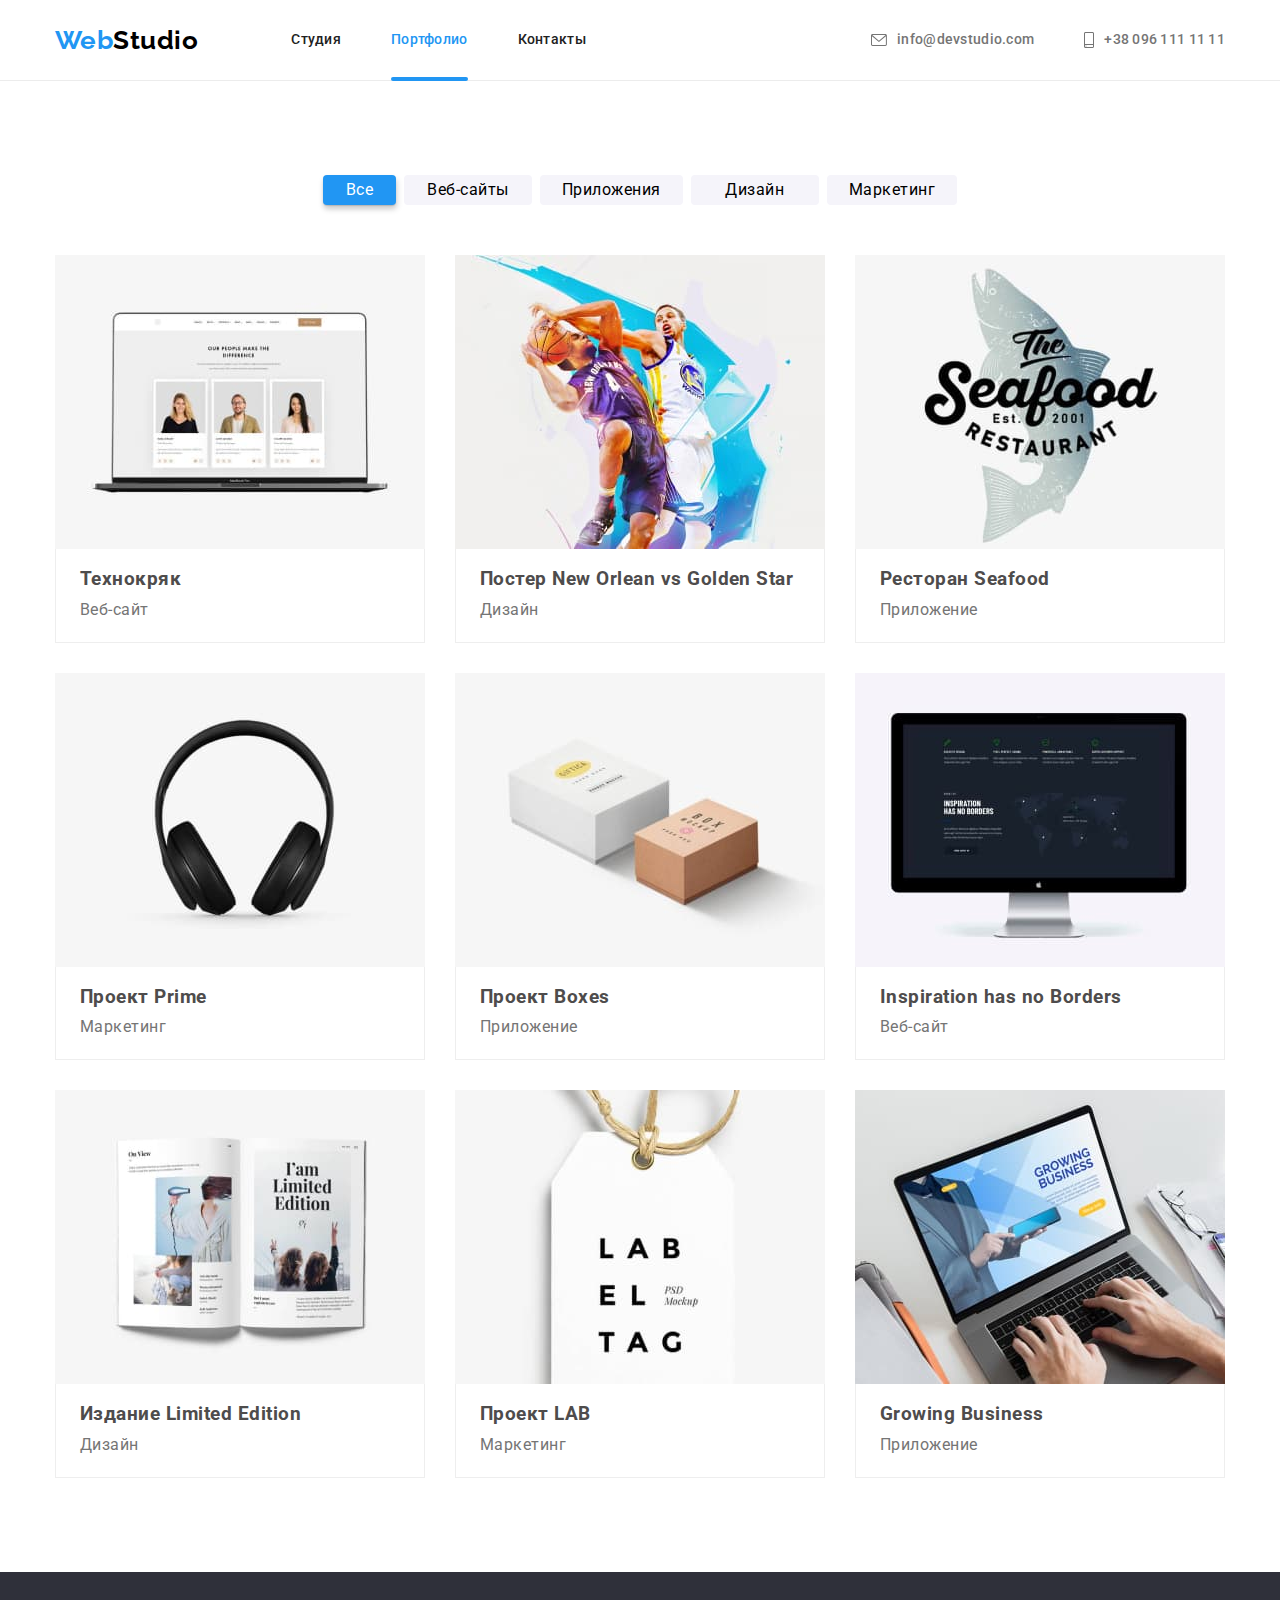
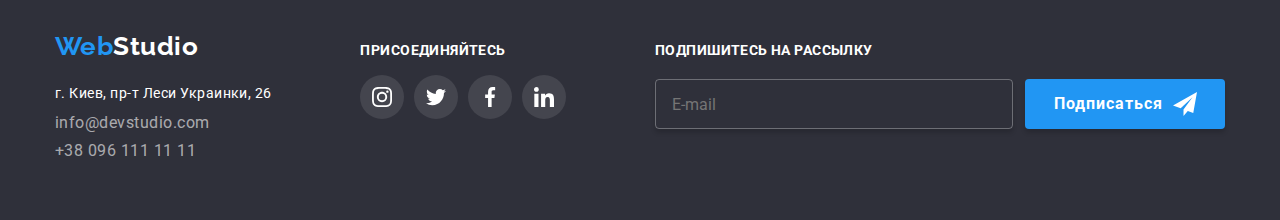
==== commit 1e891343: "изм" ====
--- a/portfolio.html
+++ b/portfolio.html
@@ -5,12 +5,12 @@
     <meta charset="UTF-8" />
     <meta http-equiv="X-UA-Compatible" content="IE=edge" />
     <meta name="viewport" content="width=device-width, initial-scale=1.0" />
-    <!-- <link rel="preconnect" href="https://fonts.googleapis.com">
+    <link rel="preconnect" href="https://fonts.googleapis.com">
     <link rel="preconnect" href="https://fonts.gstatic.com" crossorigin>
     <link href="https://fonts.googleapis.com/css2?family=Raleway:wght@700&family=Roboto:wght@400;500;700;900&display=swap"
           rel="stylesheet">
     <link rel="stylesheet" href="https://cdnjs.cloudflare.com/ajax/libs/modern-normalize/1.1.0/modern-normalize.min.css">
-    <link rel="stylesheet" href="./css/styles.css"> -->
+    <!-- <link rel="stylesheet" href="./css/styles.css"> -->
     <link rel="stylesheet" href="./css/main.min.css">
     <title>Portfolio</title>
 </head>
--- a/css/main.min.css
+++ b/css/main.min.css
@@ -1,3 +1,3 @@
 /*! modern-normalize v1.1.0 | MIT License | https://github.com/sindresorhus/modern-normalize */*,::before,::after{-webkit-box-sizing:border-box;box-sizing:border-box}html{line-height:1.15;-webkit-text-size-adjust:100%;-moz-tab-size:4;-o-tab-size:4;tab-size:4}body{margin:0;font-family:system-ui,-apple-system,"Segoe UI",Roboto,Helvetica,Arial,sans-serif,"Apple Color Emoji","Segoe UI Emoji"}hr{height:0;color:inherit}abbr[title]{-webkit-text-decoration:underline dotted;text-decoration:underline dotted}b,strong{font-weight:bolder}code,kbd,samp,pre{font-family:ui-monospace, SFMono-Regular, Consolas, "Liberation Mono", Menlo,- monospace;font-size:1em}small{font-size:80%}sub,sup{font-size:75%;line-height:0;position:relative;vertical-align:baseline}sub{bottom:-0.25em}sup{top:-0.5em}table{text-indent:0;border-color:inherit}button,input,optgroup,select,textarea{font-family:inherit;font-size:100%;line-height:1.15;margin:0}button,select{text-transform:none}button,[type="button"],[type="reset"],[type="submit"]{-webkit-appearance:button}::-moz-focus-inner{border-style:none;padding:0}:-moz-focusring{outline:1px dotted ButtonText}:-moz-ui-invalid{box-shadow:none}legend{padding:0}progress{vertical-align:baseline}::-webkit-inner-spin-button,::-webkit-outer-spin-button{height:auto}[type="search"]{-webkit-appearance:textfield;outline-offset:-2px}::-webkit-search-decoration{-webkit-appearance:none}::-webkit-file-upload-button{-webkit-appearance:button;font:inherit}summary{display:list-item}body{background-color:#ffffff;color:#212121;font-family:Roboto, sans-serif;letter-spacing:0.03em}img{display:block}label{display:block}.container{margin-left:auto;margin-right:auto;width:1200px;padding:0 15px}.visually-hidden{position:absolute;width:1px;height:1px;margin:-1px;border:0;padding:0;white-space:nowrap;-webkit-clip-path:inset(100%);clip-path:inset(100%);clip:rect(0 0 0 0);overflow:hidden}.backdrop{z-index:888;position:fixed;top:0;left:0;width:100%;height:100%;background-color:rgba(0,0,0,0.2);opacity:1;visibility:visible;-webkit-transition:opacity 250ms cubic-bezier(0.4, 0, 0.2, 1),visibility 250ms cubic-bezier(0.4, 0, 0.2, 1);transition:opacity 250ms cubic-bezier(0.4, 0, 0.2, 1),visibility 250ms cubic-bezier(0.4, 0, 0.2, 1)}.backdrop-form>h2{margin:0 0 12px 0;font-size:20px;text-align:center}.backdrop-form__label{position:relative;display:-webkit-box;display:-ms-flexbox;display:flex;-webkit-box-orient:vertical;-webkit-box-direction:normal;-ms-flex-direction:column;flex-direction:column;font-size:12px;line-height:1.16;letter-spacing:0.01em;color:#757575}.backdrop-form__label--icon{position:absolute;top:55%;left:12px;-webkit-transform:translateY(-55%);transform:translateY(-55%)}.backdrop-form__label--icon__label:last-child{margin-bottom:20px}.backdrop-input{width:448px;height:40px;border:1px solid rgba(33,33,33,0.2);border-radius:4px;margin-top:4px;margin-bottom:10px;padding-left:42px;-webkit-transition:border 250ms cubic-bezier(0.4, 0, 0.2, 1);transition:border 250ms cubic-bezier(0.4, 0, 0.2, 1)}.backdrop-input:focus{outline:none;border:1px solid #2196f3;cursor:pointer;-webkit-transition:border 250ms cubic-bezier(0.4, 0, 0.2, 1);transition:border 250ms cubic-bezier(0.4, 0, 0.2, 1)}.backdrop-input__textarea{resize:none;font-size:14px;line-height:1.14px;letter-spacing:0.01em;color:#757575;padding:12px 16px;border:1px solid rgba(33,33,33,0.2);border-radius:4px;margin-top:4px}.backdrop-input__textarea:focus{outline:none;border:1px solid #2196f3;cursor:pointer}.backdrop-input:focus+.backdrop-form__label--icon{fill:#2196f3}.backdrop-form{display:-webkit-box;display:-ms-flexbox;display:flex;-webkit-box-orient:vertical;-webkit-box-direction:normal;-ms-flex-direction:column;flex-direction:column;-webkit-box-align:center;-ms-flex-align:center;align-items:center}.backdrop-label__form{font-size:14px;line-height:1.71;color:#757575;margin-top:20px;margin-bottom:30px;display:-webkit-box;display:-ms-flexbox;display:flex;-webkit-box-align:center;-ms-flex-align:center;align-items:center;-webkit-box-pack:center;-ms-flex-pack:center;justify-content:center}.backdrop-label__link{margin-left:6px;color:#2196f3}.backdrop-icon__checkbox{display:inline-block;border:2px solid #212121;border-radius:2px;display:inline-block;width:16px;height:15px;margin-right:8px;-webkit-transition:border 250ms cubic-bezier(0.4, 0, 0.2, 1);transition:border 250ms cubic-bezier(0.4, 0, 0.2, 1);-webkit-appearance:none;-moz-appearance:none}.backdrop-label__checkbox:checked+.backdrop-icon__checkbox{background-color:#2196f3;background-image:url("../images/svg-sprite/icon-check.svg");background-size:contain;border-color:#2196f3;background-origin:border-box}.backdrop-label__checkbox{-webkit-appearance:none;-moz-appearance:none;appearance:none;position:absolute}.backdrop-form__button{width:200px;height:50px;background-color:#2196f3;border-radius:4px;border:none;color:#fff;margin-bottom:40px;padding:10px 55px;cursor:pointer}.backdrop-form__button:hover{background-color:#188ce8;outline:none}.backdrop-form__button:focus{background-color:#188ce8;outline:none}.backdrop.is-hidden{visibility:hidden;opacity:0;pointer-events:none}.backdrop.is-hidden .modal{-webkit-transform:translate(-50%, -50%) scale(0.9);transform:translate(-50%, -50%) scale(0.9)}.modal{position:absolute;top:50%;left:50%;padding:40px 40px 0 40px;background-color:#fff;-webkit-box-shadow:0px 1px 3px rgba(0,0,0,0.12),0px 1px 1px rgba(0,0,0,0.14),0px 2px 1px rgba(0,0,0,0.2);box-shadow:0px 1px 3px rgba(0,0,0,0.12),0px 1px 1px rgba(0,0,0,0.14),0px 2px 1px rgba(0,0,0,0.2);border-radius:4px;-webkit-transform:translate(-50%, -50%) scale(1);transform:translate(-50%, -50%) scale(1);-webkit-transition:-webkit-transform 250ms cubic-bezier(0.4, 0, 0.2, 1);transition:-webkit-transform 250ms cubic-bezier(0.4, 0, 0.2, 1);transition:transform 250ms cubic-bezier(0.4, 0, 0.2, 1);transition:transform 250ms cubic-bezier(0.4, 0, 0.2, 1), -webkit-transform 250ms cubic-bezier(0.4, 0, 0.2, 1)}.backdrop.is-hidden .modal{-webkit-transform:translate(-50%, -50%) scale(0.9);transform:translate(-50%, -50%) scale(0.9)}.backdrop-button{position:absolute;top:0;right:0;margin:8px 8px 0 0;padding:6px;border:1px solid rgba(0,0,0,0.1);border-radius:50%;background-color:#fff;display:-webkit-box;display:-ms-flexbox;display:flex;-webkit-box-pack:center;-ms-flex-pack:center;justify-content:center;-webkit-box-align:center;-ms-flex-align:center;align-items:center;cursor:pointer;width:30px;height:30px}.backdrop-button:hover{fill:#2196f3}.header,.header-portfolio{border-bottom-width:1px;border-bottom-style:solid;border-bottom-color:#ececec}.header,.header-portfolio,.header-container{display:-webkit-box;display:-ms-flexbox;display:flex}.list-header__navigation .footer-text{color:rgba(255,255,255,0.6)}.header-site__navigation{position:relative;margin-right:50px;color:#000;font-weight:500;font-size:14px;line-height:1.14;letter-spacing:0.02em;list-style:none;padding:0;margin-top:0;margin-bottom:0}.header-site__navigation:last-child{margin-right:0}.header-site__navigation .header-site__link:hover{color:#2196f3}.header-site__navigation .header-site__link:focus{color:#2196f3}.header-site__navigation .header-site__link.current-header{color:#2196f3}.header-site__navigation a:hover{color:#2196f3}.header-site__navigation a:focus{color:#2196f3}.header-site__navigation .header-site__link--navigation{text-decoration:none;color:#757575}.header-site__navigation .list-header__navigation{list-style:none;padding-top:50px;padding-bottom:94px}.hero-title{margin-top:0 px;margin-bottom:30 px;font-weight:900;font-size:44px;line-height:1.36;letter-spacing:0.06em;text-transform:uppercase}.header-main__navigation{display:-webkit-box;display:-ms-flexbox;display:flex;-webkit-box-align:center;-ms-flex-align:center;align-items:center}.header-site__link{-webkit-transition:color 250ms cubic-bezier(0.4, 0, 0.2, 1);transition:color 250ms cubic-bezier(0.4, 0, 0.2, 1)}.header-site__link{text-decoration:none;color:#212121;display:block;padding-top:32px;padding-bottom:32px}.header-site__link--navigation{-webkit-transition:color 250ms cubic-bezier(0.4, 0, 0.2, 1);transition:color 250ms cubic-bezier(0.4, 0, 0.2, 1)}.current-header::after{content:"";position:absolute;display:block;width:100%;height:4px;background-color:#2196f3;left:0;bottom:0;border-radius:2px;bottom:-1px}.header-list__navigation{margin-top:0;margin-bottom:0}.button-hero__modal{margin-top:0px;min-width:200px;-webkit-box-sizing:border-box;box-sizing:border-box;padding:10px 32px;border-radius:4px;text-align:center;background-color:#2196f3;color:#ffffff;cursor:pointer;font-weight:700;font-size:16px;line-height:1.87;letter-spacing:0.06em;border:none;-webkit-transition:background-color 250ms cubic-bezier(0.4, 0, 0.2, 1);transition:background-color 250ms cubic-bezier(0.4, 0, 0.2, 1)}.button-hero__modal:hover{background-color:#188ce8}.button-hero__modal:focus{background-color:#188ce8}.header-logo{color:#000;font-family:Raleway,sans-serif;text-decoration:none;font-weight:700;font-size:26px;line-height:1.19;display:-webkit-box;display:-ms-flexbox;display:flex}.header-logo--color,.footer-logo--color{color:#2196f3;font-size:26px}.hero{padding-top:200px;padding-bottom:200px;background-color:#2f303a;color:#fff;text-align:center}.hero{max-width:1600px;margin-right:auto;margin-left:auto;background-size:cover;background-image:-webkit-gradient(linear, left top, right top, from(rgba(47,48,58,0.4)), to(rgba(47,48,58,0.4))),url("../images/hero-img.jpg");background-image:linear-gradient(to right, rgba(47,48,58,0.4), rgba(47,48,58,0.4)),url("../images/hero-img.jpg")}.hero -title{margin-top:0px;margin-bottom:30px;font-weight:900;font-size:44px;line-height:1.36;letter-spacing:0.06em;text-transform:uppercase}.hero>h1{color:#fff}.offers-title__list{font-weight:700;font-size:14px;line-height:1.14;text-transform:uppercase;margin-top:0;margin-bottom:0}.offers-list__text{margin-top:10px;margin-bottom:0px;color:#757575;font-weight:400;font-size:14px;line-height:1.71}.offers-list__navigation{margin-right:30px;width:270px}.offers-list__navigation:last-child{margin-right:0}.offers-icon__list{display:-webkit-box;display:-ms-flexbox;display:flex;-webkit-box-pack:center;-ms-flex-pack:center;justify-content:center;-webkit-box-align:center;-ms-flex-align:center;align-items:center;background-color:#f5f4fa;height:120px;border-radius:4px;margin-bottom:30px}.offers-list__title{display:-webkit-box;display:-ms-flexbox;display:flex;-webkit-box-align:center;-ms-flex-align:center;align-items:center;margin:0;padding:0;list-style:none}.offers{margin-bottom:0;padding:94px 0}.offers .offers,.offers .works{background-color:#fff}.works{margin-top:0;padding-bottom:94px}.works-title{margin-bottom:50px;margin-top:0;font-weight:700;font-size:36px;line-height:1.16;text-align:center}.list-works,.list-teams{list-style:none;padding:0;margin:0;display:-webkit-box;display:-ms-flexbox;display:flex}.list-works__image,.list-teams__border{margin-right:30px}.list-works__image{position:relative}.list-works__image__image:last-child{margin-right:0}.list-works__image__wrapper{position:absolute;width:100%;height:70px;bottom:0;background-color:rgba(47,48,58,0.8)}.list-works__image__title{color:#fff;font-weight:700;font-size:14px;line-height:0.87;text-align:center;text-transform:uppercase;margin:0;padding:27px 0}.works-image__wrapper{position:absolute;width:100%;height:70px;bottom:0;background-color:rgba(47,48,58,0.8)}.works-image__title{color:#fff;font-weight:700;font-size:14px;line-height:0.87;text-align:center;text-transform:uppercase;margin:0;padding:27px 0}.teams-title,.customers-title{margin-top:0px;margin-bottom:50px;font-weight:700;font-size:36px;line-height:1.16;text-align:center}.teams{margin-top:0px;margin-bottom:1px;background-color:#f5f4fa;padding-top:94px;padding-bottom:94px}.teams-name{font-weight:500;font-size:16px;line-height:1.18;margin-top:0;margin-bottom:10px;text-align:center}.teams-person{margin-top:0;margin-bottom:0;color:#757575;font-weight:400;font-size:16px;line-height:1.18;text-align:center}.teams-wrapper{padding:30px 10px}.offers>h2,.works>h2,.teams>h2{font-weight:700;font-size:36px;line-height:1.16;text-align:center}.list-teams__border{background-color:#fff;width:270px;-webkit-box-shadow:0px 1px 3px rgba(0,0,0,0.12),0px 1px 1px rgba(0,0,0,0.14),0px 2px 1px rgba(0,0,0,0.2);box-shadow:0px 1px 3px rgba(0,0,0,0.12),0px 1px 1px rgba(0,0,0,0.14),0px 2px 1px rgba(0,0,0,0.2);border-radius:0px 0px 4px 4px}.list-teams__border:last-child{margin-right:0}.customers{margin-top:0px;margin-bottom:1px;padding-top:94px;padding-bottom:94px}.customers-list{margin:0 30px 0 0;width:170px;height:92px}.customers-link{border:1px solid #afb1b8;border-radius:4px}.customers-link__list{display:-webkit-box;display:-ms-flexbox;display:flex;-webkit-box-align:center;-ms-flex-align:center;align-items:center;list-style:none;margin:0;padding:0}.customers-list:last-child{margin-right:0}.customers-link:hover,.customers-link:focus{border:1px solid #2196f3}.customers-link:hover,.customers-link:focus,.customers-list__icon:hover,.customers-list__icon:focus{fill:#2196f3}.footer{background-color:#2f303a;padding-top:60px;padding-bottom:60px}.footer-address{margin-top:20px}.footer-text{margin:0 0 9px 0;color:#fff;font-style:normal;font-weight:400;font-size:14px;line-height:1.71}.footer-navigation{margin-bottom:9px}.footer-navigation__link{display:inline-block;color:rgba(255,255,255,0.6);text-decoration:none;font-style:normal}.footer-list{display:-webkit-box;display:-ms-flexbox;display:flex;-webkit-box-align:baseline;-ms-flex-align:baseline;align-items:baseline;-webkit-box-orient:horizontal;-webkit-box-direction:normal;-ms-flex-direction:row;flex-direction:row;-webkit-box-pack:justify;-ms-flex-pack:justify;justify-content:space-between}.footer-form{margin-right:12px}.footer-icon{fill:#fff;margin:13px 28px 13px 10px}.footer-logo{display:-webkit-box;display:-ms-flexbox;display:flex;-webkit-box-align:center;-ms-flex-align:center;align-items:center;font-family:Raleway,sans-serif;font-weight:700;text-decoration:none}.footer-button{background-color:#2196f3;-webkit-box-shadow:0px 4px 4px rgba(0,0,0,0.15);box-shadow:0px 4px 4px rgba(0,0,0,0.15);border-radius:4px;border:none;color:#fff;padding:0 0 0 29px;cursor:pointer;font-weight:700;font-size:16px;line-height:1.87;letter-spacing:0.06em;display:-webkit-box;display:-ms-flexbox;display:flex;-webkit-box-align:center;-ms-flex-align:center;align-items:center;width:200px}.footer-button:hover{background-color:#188ce8}.footer-button:focus{background-color:#188ce8}.footer-input{border:1px solid rgba(255,255,255,0.3);-webkit-box-shadow:0px 4px 4px rgba(0,0,0,0.15);box-shadow:0px 4px 4px rgba(0,0,0,0.15);border-radius:4px;font-size:16px;line-height:1.25;color:rgba(255,255,255,0.6);background-color:inherit;padding:15px 0 13px 16px;width:358px;outline:none}.footer-section__list{display:-webkit-box;display:-ms-flexbox;display:flex;-webkit-box-pack:center;-ms-flex-pack:center;justify-content:center;list-style:none;margin:20px 0 0 0;padding:0}.footer-wrapper>h2{font-weight:700;font-size:14px;line-height:1.14;letter-spacing:0.03em;margin:0;padding:0;text-transform:uppercase;color:#fff}.footer-section__wrapper>h2{font-weight:700;font-size:14px;line-height:1.14;letter-spacing:0.03em;margin:0;padding:0;text-transform:uppercase;color:#fff}.text-footer{list-style:none;padding-left:0;margin:0}.logo-footer--color{color:#fff;font-size:26px}.button-portfolio__first{min-width:73px;padding:6px 22px;border-radius:4px;text-align:center;background-color:#2196f3;color:#fff;cursor:pointer;letter-spacing:0.03em;border:none;-webkit-box-shadow:0px 1px 1px rgba(0,0,0,0.12),0px 4px 4px rgba(0,0,0,0.06),1px 4px 6px rgba(0,0,0,0.16);box-shadow:0px 1px 1px rgba(0,0,0,0.12),0px 4px 4px rgba(0,0,0,0.06),1px 4px 6px rgba(0,0,0,0.16)}.button-portfolio{min-width:128px;padding:6px 22px;border-radius:4px;text-align:center;background-color:#f5f4fa;cursor:pointer;letter-spacing:0.03em;border:none}.button-portfolio:hover{background-color:#2196f3;color:#ffffff;-webkit-box-shadow:0px 1px 1px rgba(0,0,0,0.12),0px 4px 4px rgba(0,0,0,0.06),1px 4px 6px rgba(0,0,0,0.16);box-shadow:0px 1px 1px rgba(0,0,0,0.12),0px 4px 4px rgba(0,0,0,0.06),1px 4px 6px rgba(0,0,0,0.16)}.button-portfolio:focus{background-color:#2196f3;color:#ffffff;-webkit-box-shadow:0px 1px 1px rgba(0,0,0,0.12),0px 4px 4px rgba(0,0,0,0.06),1px 4px 6px rgba(0,0,0,0.16);box-shadow:0px 1px 1px rgba(0,0,0,0.12),0px 4px 4px rgba(0,0,0,0.06),1px 4px 6px rgba(0,0,0,0.16)}.list-buttom{margin-right:8px}.list-buttom:last-child{margin-right:0}.list-text__project{margin:0;color:#757575;font-weight:400;font-size:16px;line-height:1.87}.header-site__navigation{display:-webkit-box;display:-ms-flexbox;display:flex;-webkit-box-align:center;-ms-flex-align:center;align-items:center;text-decoration:none;margin-left:auto}.header-site__link--navigation{display:-webkit-box;display:-ms-flexbox;display:flex;-webkit-box-align:center;-ms-flex-align:center;align-items:center}.list-text__wrapper{padding:20px 24px 17px;border-right:1px solid #eeeeee;border-bottom:1px solid #eeeeee;border-left:1px solid #eeeeee}.list-text__name{margin:0 0 4px 0;color:#4e4c4c}.list-header__navigation{display:-webkit-box;display:-ms-flexbox;display:flex;-webkit-box-pack:center;-ms-flex-pack:center;justify-content:center;list-style:none;padding-left:0;margin-left:93px}.button-portfolio{-webkit-transition:background-color 250ms cubic-bezier(0.4, 0, 0.2, 1),color 250ms cubic-bezier(0.4, 0, 0.2, 1),-webkit-box-shadow 250ms cubic-bezier(0.4, 0, 0.2, 1);transition:background-color 250ms cubic-bezier(0.4, 0, 0.2, 1),color 250ms cubic-bezier(0.4, 0, 0.2, 1),-webkit-box-shadow 250ms cubic-bezier(0.4, 0, 0.2, 1);transition:background-color 250ms cubic-bezier(0.4, 0, 0.2, 1),color 250ms cubic-bezier(0.4, 0, 0.2, 1),box-shadow 250ms cubic-bezier(0.4, 0, 0.2, 1);transition:background-color 250ms cubic-bezier(0.4, 0, 0.2, 1),color 250ms cubic-bezier(0.4, 0, 0.2, 1),box-shadow 250ms cubic-bezier(0.4, 0, 0.2, 1),-webkit-box-shadow 250ms cubic-bezier(0.4, 0, 0.2, 1)}.list-hero__buttom{display:-webkit-box;display:-ms-flexbox;display:flex;-webkit-box-pack:center;-ms-flex-pack:center;justify-content:center;list-style:none;padding-left:0;margin:0 0 50px 0}.list-link__image{display:block}.hero-portfolio{padding-top:94px;padding-bottom:94px}.list-header__navigation.link-list{display:-webkit-box;display:-ms-flexbox;display:flex;-ms-flex-wrap:wrap;flex-wrap:wrap;margin:0}.list-link__more{display:inline-block;text-decoration:none;-webkit-transition:-webkit-box-shadow 250ms cubic-bezier(0.4, 0, 0.2, 1);transition:-webkit-box-shadow 250ms cubic-bezier(0.4, 0, 0.2, 1);transition:box-shadow 250ms cubic-bezier(0.4, 0, 0.2, 1);transition:box-shadow 250ms cubic-bezier(0.4, 0, 0.2, 1), -webkit-box-shadow 250ms cubic-bezier(0.4, 0, 0.2, 1)}.product-link__wrapper{position:relative;overflow:hidden}.list-link__wrapper{position:absolute;top:0;left:0;width:100%;height:100%;background-color:rgba(33,150,243,0.9);padding:63px 24px;-webkit-transition:-webkit-transform 250ms cubic-bezier(0.4, 0, 0.2, 1);transition:-webkit-transform 250ms cubic-bezier(0.4, 0, 0.2, 1);transition:transform 250ms cubic-bezier(0.4, 0, 0.2, 1);transition:transform 250ms cubic-bezier(0.4, 0, 0.2, 1), -webkit-transform 250ms cubic-bezier(0.4, 0, 0.2, 1);-webkit-transform:translateY(100%);transform:translateY(100%)}.list-link__more:hover .list-link__wrapper{-webkit-transform:translateY(0);transform:translateY(0)}.list-link__text{font-size:18px;line-height:1.55;letter-spacing:0.03em;color:#fff}.list-link__category{margin-right:30px;margin-bottom:30px;width:370px;background-color:#fff}.list-link__more:hover,.list-link__more:focus{-webkit-box-shadow:0px 1px 1px rgba(0,0,0,0.12),0px 4px 4px rgba(0,0,0,0.06),1px 4px 6px rgba(0,0,0,0.16);box-shadow:0px 1px 1px rgba(0,0,0,0.12),0px 4px 4px rgba(0,0,0,0.06),1px 4px 6px rgba(0,0,0,0.16)}.list-link__category:hover,.list-link__category:focus{border-right:0;border-bottom:0;border-left:0}.list-link__category:nth-child(3n){margin-right:0}.list-link__category:nth-last-child(-n+3){margin-bottom:0}.header-site__icon{width:16px;height:12px;margin-right:10px;fill:currentColor}.header-site__icon--width{width:10px;height:16px;margin-right:10px;fill:currentColor}.header-site__link--navigation:hover,.header-site__link--navigation:focus{fill:#2196f3}.teams-link{width:44px;height:44px;border-radius:50%;display:-webkit-box;display:-ms-flexbox;display:flex;-webkit-box-pack:center;-ms-flex-pack:center;justify-content:center;-webkit-box-align:center;-ms-flex-align:center;align-items:center;fill:#afb1b8;-webkit-transition:background-color 250ms cubic-bezier(0.4, 0, 0.2, 1);transition:background-color 250ms cubic-bezier(0.4, 0, 0.2, 1)}.teams-link:hover,.teams-link:focus{background-color:#2196f3;fill:#fff}.teams-footer__link{margin-right:10px}.teams-footer__link:last-child{margin-right:0}.teams-link__list{display:-webkit-box;display:-ms-flexbox;display:flex;-webkit-box-pack:center;-ms-flex-pack:center;justify-content:center;-webkit-box-align:center;-ms-flex-align:center;align-items:center;list-style:none;margin:16px 0 0 0;padding:0}.teams-list{margin-right:10px}.teams-icon{background-color:rgba(255,255,255,0.1)}.customers-link{width:100%;height:100%;display:-webkit-box;display:-ms-flexbox;display:flex;-webkit-box-pack:center;-ms-flex-pack:center;justify-content:center;-webkit-box-align:center;-ms-flex-align:center;align-items:center;-webkit-transition:border 250ms cubic-bezier(0.4, 0, 0.2, 1);transition:border 250ms cubic-bezier(0.4, 0, 0.2, 1);fill:#afb1b8}.customers-list__icon{-webkit-transition:fill 250ms cubic-bezier(0.4, 0, 0.2, 1);transition:fill 250ms cubic-bezier(0.4, 0, 0.2, 1)}
+ monospace;font-size:1em}small{font-size:80%}sub,sup{font-size:75%;line-height:0;position:relative;vertical-align:baseline}sub{bottom:-0.25em}sup{top:-0.5em}table{text-indent:0;border-color:inherit}button,input,optgroup,select,textarea{font-family:inherit;font-size:100%;line-height:1.15;margin:0}button,select{text-transform:none}button,[type="button"],[type="reset"],[type="submit"]{-webkit-appearance:button}::-moz-focus-inner{border-style:none;padding:0}:-moz-focusring{outline:1px dotted ButtonText}:-moz-ui-invalid{box-shadow:none}legend{padding:0}progress{vertical-align:baseline}::-webkit-inner-spin-button,::-webkit-outer-spin-button{height:auto}[type="search"]{-webkit-appearance:textfield;outline-offset:-2px}::-webkit-search-decoration{-webkit-appearance:none}::-webkit-file-upload-button{-webkit-appearance:button;font:inherit}summary{display:list-item}body{background-color:#ffffff;color:#212121;font-family:Roboto,sans-serif;letter-spacing:0.03em}img{display:block}label{display:block}.container{margin-left:auto;margin-right:auto;width:1200px;padding:0 15px}.visually-hidden{position:absolute;width:1px;height:1px;margin:-1px;border:0;padding:0;white-space:nowrap;-webkit-clip-path:inset(100%);clip-path:inset(100%);clip:rect(0 0 0 0);overflow:hidden}.header,.header-portfolio{border-bottom-width:1px;border-bottom-style:solid;border-bottom-color:#ececec}.header,.header-portfolio,.header-container{display:-webkit-box;display:-ms-flexbox;display:flex}.list-header__navigation .footer-text{color:rgba(255,255,255,0.6)}.header-site__navigation{position:relative;margin-right:50px;color:#000;font-weight:500;font-size:14px;line-height:1.14;letter-spacing:0.02em;list-style:none;padding:0;margin-top:0;margin-bottom:0}.header-site__navigation .header-site__link:hover{color:#2196f3}.header-site__navigation .header-site__link:focus{color:#2196f3}.header-site__navigation a:hover{color:#2196f3}.header-site__navigation a:focus{color:#2196f3}.header-site__navigation:last-child{margin-right:0}.header-site__navigation .header-site__link--navigation{text-decoration:none;color:#757575}.header-site__navigation .list-header__navigation{list-style:none;padding-top:50px;padding-bottom:94px}.header-site__navigation .header-site__link.current-header{color:#2196f3}.hero-title{margin-top:0 px;margin-bottom:30 px;font-weight:900;font-size:44px;line-height:1.36;letter-spacing:0.06em;text-transform:uppercase}.header-main__navigation{display:-webkit-box;display:-ms-flexbox;display:flex;-webkit-box-align:center;-ms-flex-align:center;align-items:center}.header-site__link{text-decoration:none;color:#212121;display:block;padding-top:32px;padding-bottom:32px;-webkit-transition:color 250ms cubic-bezier(0.4, 0, 0.2, 1);transition:color 250ms cubic-bezier(0.4, 0, 0.2, 1)}.header-site__link--navigation{-webkit-transition:color 250ms cubic-bezier(0.4, 0, 0.2, 1);transition:color 250ms cubic-bezier(0.4, 0, 0.2, 1)}.current-header::after{content:"";position:absolute;display:block;width:100%;height:4px;background-color:#2196f3;left:0;bottom:0;border-radius:2px;bottom:-1px}.header-list__navigation{margin-top:0;margin-bottom:0}.button-hero__modal{margin-top:0px;min-width:200px;-webkit-box-sizing:border-box;box-sizing:border-box;padding:10px 32px;border-radius:4px;text-align:center;background-color:#2196f3;color:#ffffff;cursor:pointer;font-weight:700;font-size:16px;line-height:1.87;letter-spacing:0.06em;border:none;-webkit-transition:background-color 250ms cubic-bezier(0.4, 0, 0.2, 1);transition:background-color 250ms cubic-bezier(0.4, 0, 0.2, 1)}.button-hero__modal:hover{background-color:#188ce8}.button-hero__modal:focus{background-color:#188ce8}.backdrop{z-index:888;position:fixed;top:0;left:0;width:100%;height:100%;background-color:rgba(0,0,0,0.2);opacity:1;visibility:visible;-webkit-transition:opacity 250ms cubic-bezier(0.4, 0, 0.2, 1),visibility 250ms cubic-bezier(0.4, 0, 0.2, 1);transition:opacity 250ms cubic-bezier(0.4, 0, 0.2, 1),visibility 250ms cubic-bezier(0.4, 0, 0.2, 1)}.backdrop-form>h2{margin:0 0 12px 0;font-size:20px;text-align:center}.backdrop-form__label{position:relative;display:-webkit-box;display:-ms-flexbox;display:flex;-webkit-box-orient:vertical;-webkit-box-direction:normal;-ms-flex-direction:column;flex-direction:column;font-size:12px;line-height:1.16;letter-spacing:0.01em;color:#757575}.backdrop-form__label--icon{position:absolute;top:55%;left:12px;-webkit-transform:translateY(-55%);transform:translateY(-55%)}.backdrop-input{width:448px;height:40px;border:1px solid rgba(33,33,33,0.2);border-radius:4px;margin-top:4px;margin-bottom:10px;padding-left:42px;-webkit-transition:border 250ms cubic-bezier(0.4, 0, 0.2, 1);transition:border 250ms cubic-bezier(0.4, 0, 0.2, 1)}.backdrop-input:focus{outline:none;border:1px solid #2196f3;cursor:pointer;-webkit-transition:border 250ms cubic-bezier(0.4, 0, 0.2, 1);transition:border 250ms cubic-bezier(0.4, 0, 0.2, 1)}.backdrop-input__textarea{resize:none;font-size:14px;line-height:1.14px;letter-spacing:0.01em;color:#757575;padding:12px 16px;border:1px solid rgba(33,33,33,0.2);border-radius:4px;margin-top:4px}.backdrop-input__textarea:focus{outline:none;border:1px solid #2196f3;cursor:pointer}.backdrop-input:focus+.backdrop-form__label--icon{fill:#2196f3}.backdrop-form{display:-webkit-box;display:-ms-flexbox;display:flex;-webkit-box-orient:vertical;-webkit-box-direction:normal;-ms-flex-direction:column;flex-direction:column;-webkit-box-align:center;-ms-flex-align:center;align-items:center}.backdrop-label__form{font-size:14px;line-height:1.71;color:#757575;margin-top:20px;margin-bottom:30px;display:-webkit-box;display:-ms-flexbox;display:flex;-webkit-box-align:center;-ms-flex-align:center;align-items:center;-webkit-box-pack:center;-ms-flex-pack:center;justify-content:center}.backdrop-label__link{margin-left:6px;color:#2196f3}.backdrop-icon__checkbox{display:inline-block;border:2px solid #212121;border-radius:2px;display:inline-block;width:16px;height:15px;margin-right:8px;-webkit-transition:border 250ms cubic-bezier(0.4, 0, 0.2, 1);transition:border 250ms cubic-bezier(0.4, 0, 0.2, 1)}.backdrop-label__checkbox:checked+.backdrop-icon__checkbox{background-color:#2196f3;background-image:url("../images/svg-sprite/icon-check.svg");background-size:contain;border-color:#2196f3;background-origin:border-box}.backdrop-label__checkbox{-webkit-appearance:none;-moz-appearance:none;appearance:none;position:absolute}.backdrop-form__button{width:200px;height:50px;background-color:#2196f3;border-radius:4px;border:none;color:#fff;margin-bottom:40px;padding:10px 55px;cursor:pointer}.backdrop-form__button:hover{background-color:#188ce8;outline:none}.backdrop-form__button:focus{background-color:#188ce8;outline:none}.backdrop.is-hidden{visibility:hidden;opacity:0;pointer-events:none}.backdrop.is-hidden .modal{-webkit-transform:translate(-50%, -50%) scale(0.9);transform:translate(-50%, -50%) scale(0.9)}.modal{position:absolute;top:50%;left:50%;padding:40px 40px 0 40px;background-color:#fff;-webkit-box-shadow:0px 1px 3px rgba(0,0,0,0.12),0px 1px 1px rgba(0,0,0,0.14),0px 2px 1px rgba(0,0,0,0.2);box-shadow:0px 1px 3px rgba(0,0,0,0.12),0px 1px 1px rgba(0,0,0,0.14),0px 2px 1px rgba(0,0,0,0.2);border-radius:4px;-webkit-transform:translate(-50%, -50%) scale(1);transform:translate(-50%, -50%) scale(1);-webkit-transition:-webkit-transform 250ms cubic-bezier(0.4, 0, 0.2, 1);transition:-webkit-transform 250ms cubic-bezier(0.4, 0, 0.2, 1);transition:transform 250ms cubic-bezier(0.4, 0, 0.2, 1);transition:transform 250ms cubic-bezier(0.4, 0, 0.2, 1), -webkit-transform 250ms cubic-bezier(0.4, 0, 0.2, 1)}.backdrop.is-hidden .modal{-webkit-transform:translate(-50%, -50%) scale(0.9);transform:translate(-50%, -50%) scale(0.9)}.backdrop-button{position:absolute;top:0;right:0;margin:8px 8px 0 0;padding:6px;border:1px solid rgba(0,0,0,0.1);border-radius:50%;background-color:#fff;display:-webkit-box;display:-ms-flexbox;display:flex;-webkit-box-pack:center;-ms-flex-pack:center;justify-content:center;-webkit-box-align:center;-ms-flex-align:center;align-items:center;cursor:pointer;width:30px;height:30px}.backdrop-button:hover{fill:#2196f3}.header-logo{color:#000;font-family:Raleway,sans-serif;text-decoration:none;font-weight:700;font-size:26px;line-height:1.19;display:-webkit-box;display:-ms-flexbox;display:flex}.header-logo--color,.footer-logo--color{color:#2196f3;font-size:26px}.hero{padding-top:200px;padding-bottom:200px;background-color:#2f303a;color:#fff;text-align:center}.hero{max-width:1600px;margin-right:auto;margin-left:auto;background-size:cover;background-image:-webkit-gradient(linear, left top, right top, from(rgba(47,48,58,0.4)), to(rgba(47,48,58,0.4))),url("../images/hero-img.jpg");background-image:linear-gradient(to right, rgba(47,48,58,0.4), rgba(47,48,58,0.4)),url("../images/hero-img.jpg")}.hero-title{margin-top:0px;margin-bottom:30px;font-weight:900;font-size:44px;line-height:1.36;letter-spacing:0.06em;text-transform:uppercase}.hero>h1{color:#fff}.offers-title__list{font-weight:700;font-size:14px;line-height:1.14;text-transform:uppercase;margin-top:0;margin-bottom:0}.offers-list__text{margin-top:10px;margin-bottom:0px;color:#757575;font-weight:400;font-size:14px;line-height:1.71}.offers-list__navigation{margin-right:30px;width:270px}.offers-list__navigation:last-child{margin-right:0}.offers-icon__list{display:-webkit-box;display:-ms-flexbox;display:flex;-webkit-box-pack:center;-ms-flex-pack:center;justify-content:center;-webkit-box-align:center;-ms-flex-align:center;align-items:center;background-color:#f5f4fa;height:120px;border-radius:4px;margin-bottom:30px}.offers-list__title{display:-webkit-box;display:-ms-flexbox;display:flex;-webkit-box-align:center;-ms-flex-align:center;align-items:center;margin:0;padding:0;list-style:none}.offers{margin-bottom:0;padding:94px 0}.offers,.works{background-color:#fff}.works{margin-top:0;padding-bottom:94px}.works-title{margin-bottom:50px;margin-top:0;font-weight:700;font-size:36px;line-height:1.16;text-align:center}.list-works,.list-teams{list-style:none;padding:0;margin:0;display:-webkit-box;display:-ms-flexbox;display:flex}.list-works__image,.list-teams__border{margin-right:30px}.list-works__image{position:relative}.list-works__image__image:last-child{margin-right:0}.list-works__image__wrapper{position:absolute;width:100%;height:70px;bottom:0;background-color:rgba(47,48,58,0.8)}.list-works__image__title{color:#fff;font-weight:700;font-size:14px;line-height:0.87;text-align:center;text-transform:uppercase;margin:0;padding:27px 0}.works-image__wrapper{position:absolute;width:100%;height:70px;bottom:0;background-color:rgba(47,48,58,0.8)}.works-image__title{color:#fff;font-weight:700;font-size:14px;line-height:0.87;text-align:center;text-transform:uppercase;margin:0;padding:27px 0}.teams-title,.customers-title{margin-top:0px;margin-bottom:50px;font-weight:700;font-size:36px;line-height:1.16;text-align:center}.teams{margin-top:0px;margin-bottom:1px;background-color:#f5f4fa;padding-top:94px;padding-bottom:94px}.teams-name{font-weight:500;font-size:16px;line-height:1.18;margin-top:0;margin-bottom:10px;text-align:center}.teams-person{margin-top:0;margin-bottom:0;color:#757575;font-weight:400;font-size:16px;line-height:1.18;text-align:center}.teams-wrapper{padding:30px 10px}.offers>h2,.works>h2,.teams>h2{font-weight:700;font-size:36px;line-height:1.16;text-align:center}.list-teams__border{background-color:#fff;width:270px;-webkit-box-shadow:0px 1px 3px rgba(0,0,0,0.12),0px 1px 1px rgba(0,0,0,0.14),0px 2px 1px rgba(0,0,0,0.2);box-shadow:0px 1px 3px rgba(0,0,0,0.12),0px 1px 1px rgba(0,0,0,0.14),0px 2px 1px rgba(0,0,0,0.2);border-radius:0px 0px 4px 4px}.list-teams__border:last-child{margin-right:0}.customers{margin-top:0px;margin-bottom:1px;padding-top:94px;padding-bottom:94px}.customers-link:hover{border:1px solid #2196f3}.customers-link:focus{border:1px solid #2196f3}.customers-list{margin:0 30px 0 0;width:170px;height:92px}.customers-link{border:1px solid #afb1b8;border-radius:4px}.customers-link__list{display:-webkit-box;display:-ms-flexbox;display:flex;-webkit-box-align:center;-ms-flex-align:center;align-items:center;list-style:none;margin:0;padding:0}.customers-list:last-child{margin-right:0}.customers-link:hover,.customers-link:focus,.customers-list__icon:hover,.customers-list__icon:focus{fill:#2196f3}.footer{background-color:#2f303a;padding-top:60px;padding-bottom:60px}.footer-button:hover{background-color:#188ce8}.footer-button:focus{background-color:#188ce8}.footer-address{margin-top:20px}.footer-text{margin:0 0 9px 0;color:#fff;font-style:normal;font-weight:400;font-size:14px;line-height:1.71}.footer-navigation{margin-bottom:9px}.footer-navigation__link{display:inline-block;color:rgba(255,255,255,0.6);text-decoration:none;font-style:normal}.footer-list{display:-webkit-box;display:-ms-flexbox;display:flex;-webkit-box-align:baseline;-ms-flex-align:baseline;align-items:baseline;-webkit-box-orient:horizontal;-webkit-box-direction:normal;-ms-flex-direction:row;flex-direction:row;-webkit-box-pack:justify;-ms-flex-pack:justify;justify-content:space-between}.footer-form{margin-right:12px}.footer-icon{fill:#fff;margin:13px 28px 13px 10px}.footer-logo{display:-webkit-box;display:-ms-flexbox;display:flex;-webkit-box-align:center;-ms-flex-align:center;align-items:center;font-family:Raleway,sans-serif;font-weight:700;text-decoration:none}.footer-button{background-color:#2196f3;-webkit-box-shadow:0px 4px 4px rgba(0,0,0,0.15);box-shadow:0px 4px 4px rgba(0,0,0,0.15);border-radius:4px;border:none;color:#fff;padding:0 0 0 29px;cursor:pointer;font-weight:700;font-size:16px;line-height:1.87;letter-spacing:0.06em;display:-webkit-box;display:-ms-flexbox;display:flex;-webkit-box-align:center;-ms-flex-align:center;align-items:center;width:200px}.footer-input{border:1px solid rgba(255,255,255,0.3);-webkit-box-shadow:0px 4px 4px rgba(0,0,0,0.15);box-shadow:0px 4px 4px rgba(0,0,0,0.15);border-radius:4px;font-size:16px;line-height:1.25;color:rgba(255,255,255,0.6);background-color:inherit;padding:15px 0 13px 16px;width:358px;outline:none}.footer-section__list{display:-webkit-box;display:-ms-flexbox;display:flex;-webkit-box-pack:center;-ms-flex-pack:center;justify-content:center;list-style:none;margin:20px 0 0 0;padding:0}.footer-wrapper>h2{font-weight:700;font-size:14px;line-height:1.14;letter-spacing:0.03em;margin:0;padding:0;text-transform:uppercase;color:#fff}.footer-section__wrapper>h2{font-weight:700;font-size:14px;line-height:1.14;letter-spacing:0.03em;margin:0;padding:0;text-transform:uppercase;color:#fff}.text-footer{list-style:none;padding-left:0;margin:0}.logo-footer--color{color:#fff;font-size:26px}.button-portfolio{min-width:128px;padding:6px 22px;border-radius:4px;text-align:center;background-color:#f5f4fa;cursor:pointer;letter-spacing:0.03em;border:none}.button-portfolio:hover{background-color:#2196f3;color:#ffffff;-webkit-box-shadow:0px 1px 1px rgba(0,0,0,0.12),0px 4px 4px rgba(0,0,0,0.06),1px 4px 6px rgba(0,0,0,0.16);box-shadow:0px 1px 1px rgba(0,0,0,0.12),0px 4px 4px rgba(0,0,0,0.06),1px 4px 6px rgba(0,0,0,0.16)}.button-portfolio:focus{background-color:#2196f3;color:#ffffff;-webkit-box-shadow:0px 1px 1px rgba(0,0,0,0.12),0px 4px 4px rgba(0,0,0,0.06),1px 4px 6px rgba(0,0,0,0.16);box-shadow:0px 1px 1px rgba(0,0,0,0.12),0px 4px 4px rgba(0,0,0,0.06),1px 4px 6px rgba(0,0,0,0.16)}.button-portfolio__first{min-width:73px;padding:6px 22px;border-radius:4px;text-align:center;background-color:#2196f3;color:#fff;cursor:pointer;letter-spacing:0.03em;border:none;-webkit-box-shadow:0px 1px 1px rgba(0,0,0,0.12),0px 4px 4px rgba(0,0,0,0.06),1px 4px 6px rgba(0,0,0,0.16);box-shadow:0px 1px 1px rgba(0,0,0,0.12),0px 4px 4px rgba(0,0,0,0.06),1px 4px 6px rgba(0,0,0,0.16)}.button-portfolio{-webkit-transition:background-color 250ms cubic-bezier(0.4, 0, 0.2, 1),color 250ms cubic-bezier(0.4, 0, 0.2, 1),-webkit-box-shadow 250ms cubic-bezier(0.4, 0, 0.2, 1);transition:background-color 250ms cubic-bezier(0.4, 0, 0.2, 1),color 250ms cubic-bezier(0.4, 0, 0.2, 1),-webkit-box-shadow 250ms cubic-bezier(0.4, 0, 0.2, 1);transition:background-color 250ms cubic-bezier(0.4, 0, 0.2, 1),color 250ms cubic-bezier(0.4, 0, 0.2, 1),box-shadow 250ms cubic-bezier(0.4, 0, 0.2, 1);transition:background-color 250ms cubic-bezier(0.4, 0, 0.2, 1),color 250ms cubic-bezier(0.4, 0, 0.2, 1),box-shadow 250ms cubic-bezier(0.4, 0, 0.2, 1),-webkit-box-shadow 250ms cubic-bezier(0.4, 0, 0.2, 1)}.list-buttom{margin-right:8px}.list-buttom:last-child{margin-right:0}.list-text__project{margin:0;color:#757575;font-weight:400;font-size:16px;line-height:1.87}.header-site__navigation{display:-webkit-box;display:-ms-flexbox;display:flex;-webkit-box-align:center;-ms-flex-align:center;align-items:center;text-decoration:none;margin-left:auto}.list-header__navigation{display:-webkit-box;display:-ms-flexbox;display:flex;-webkit-box-pack:center;-ms-flex-pack:center;justify-content:center;list-style:none;padding-left:0;margin-left:93px}.list-text__wrapper{padding:20px 24px 17px;border-right:1px solid #eeeeee;border-bottom:1px solid #eeeeee;border-left:1px solid #eeeeee}.list-text__name{margin:0 0 4px 0;color:#4e4c4c}.list-hero__buttom{display:-webkit-box;display:-ms-flexbox;display:flex;-webkit-box-pack:center;-ms-flex-pack:center;justify-content:center;list-style:none;padding-left:0;margin:0 0 50px 0}.list-link__image{display:block}.hero-portfolio{padding-top:94px;padding-bottom:94px}.list-header__navigation.link-list{display:-webkit-box;display:-ms-flexbox;display:flex;-ms-flex-wrap:wrap;flex-wrap:wrap;margin:0}.list-link__more{display:inline-block;text-decoration:none;-webkit-transition:-webkit-box-shadow 250ms cubic-bezier(0.4, 0, 0.2, 1);transition:-webkit-box-shadow 250ms cubic-bezier(0.4, 0, 0.2, 1);transition:box-shadow 250ms cubic-bezier(0.4, 0, 0.2, 1);transition:box-shadow 250ms cubic-bezier(0.4, 0, 0.2, 1), -webkit-box-shadow 250ms cubic-bezier(0.4, 0, 0.2, 1)}.list-link__more:hover{-webkit-box-shadow:0px 1px 1px rgba(0,0,0,0.12),0px 4px 4px rgba(0,0,0,0.06),1px 4px 6px rgba(0,0,0,0.16);box-shadow:0px 1px 1px rgba(0,0,0,0.12),0px 4px 4px rgba(0,0,0,0.06),1px 4px 6px rgba(0,0,0,0.16)}.list-link__more:focus{-webkit-box-shadow:0px 1px 1px rgba(0,0,0,0.12),0px 4px 4px rgba(0,0,0,0.06),1px 4px 6px rgba(0,0,0,0.16);box-shadow:0px 1px 1px rgba(0,0,0,0.12),0px 4px 4px rgba(0,0,0,0.06),1px 4px 6px rgba(0,0,0,0.16)}.product-link__wrapper{position:relative;overflow:hidden}.list-link__wrapper{position:absolute;top:0;left:0;width:100%;height:100%;background-color:rgba(33,150,243,0.9);padding:63px 24px;-webkit-transition:-webkit-transform 250ms cubic-bezier(0.4, 0, 0.2, 1);transition:-webkit-transform 250ms cubic-bezier(0.4, 0, 0.2, 1);transition:transform 250ms cubic-bezier(0.4, 0, 0.2, 1);transition:transform 250ms cubic-bezier(0.4, 0, 0.2, 1), -webkit-transform 250ms cubic-bezier(0.4, 0, 0.2, 1);-webkit-transform:translateY(100%);transform:translateY(100%)}.list-link__more:hover .list-link__wrapper{-webkit-transform:translateY(0);transform:translateY(0)}.list-link__text{font-size:18px;line-height:1.55;letter-spacing:0.03em;color:#fff}.list-link__category{margin-right:30px;margin-bottom:30px;width:370px;background-color:#fff}.list-link__category:hover{border-right:0;border-bottom:0;border-left:0}.list-link__category:focus{border-right:0;border-bottom:0;border-left:0}.list-link__category:nth-child(3n){margin-right:0}.list-link__category:nth-last-child(-n+3){margin-bottom:0}.header-site__icon{width:16px;height:12px;margin-right:10px;fill:currentColor}.header-site__icon--width{width:10px;height:16px;margin-right:10px;fill:currentColor}.header-site__link--navigation{display:-webkit-box;display:-ms-flexbox;display:flex;-webkit-box-align:center;-ms-flex-align:center;align-items:center}.header-site__link--navigation:hover{fill:#2196f3}.header-site__link--navigation:focus{fill:#2196f3}.teams-link{width:44px;height:44px;border-radius:50%;display:-webkit-box;display:-ms-flexbox;display:flex;-webkit-box-pack:center;-ms-flex-pack:center;justify-content:center;-webkit-box-align:center;-ms-flex-align:center;align-items:center;fill:#afb1b8;-webkit-transition:background-color 250ms cubic-bezier(0.4, 0, 0.2, 1);transition:background-color 250ms cubic-bezier(0.4, 0, 0.2, 1)}.teams-link:hover{background-color:#2196f3;fill:#fff}.teams-link:focus{background-color:#2196f3;fill:#fff}.teams-link__list{display:-webkit-box;display:-ms-flexbox;display:flex;-webkit-box-pack:center;-ms-flex-pack:center;justify-content:center;-webkit-box-align:center;-ms-flex-align:center;align-items:center;list-style:none;margin:16px 0 0 0;padding:0}.teams-footer__link{margin-right:10px}.teams-footer__link:last-child{margin-right:0}.teams-list{margin-right:10px}.teams-icon{background-color:rgba(255,255,255,0.1);fill:#fff}.customers-link{width:100%;height:100%;display:-webkit-box;display:-ms-flexbox;display:flex;-webkit-box-pack:center;-ms-flex-pack:center;justify-content:center;-webkit-box-align:center;-ms-flex-align:center;align-items:center;-webkit-transition:border 250ms cubic-bezier(0.4, 0, 0.2, 1);transition:border 250ms cubic-bezier(0.4, 0, 0.2, 1);fill:#afb1b8}.customers-list__icon{-webkit-transition:fill 250ms cubic-bezier(0.4, 0, 0.2, 1);transition:fill 250ms cubic-bezier(0.4, 0, 0.2, 1)}
 /*# sourceMappingURL=main.min.css.map */